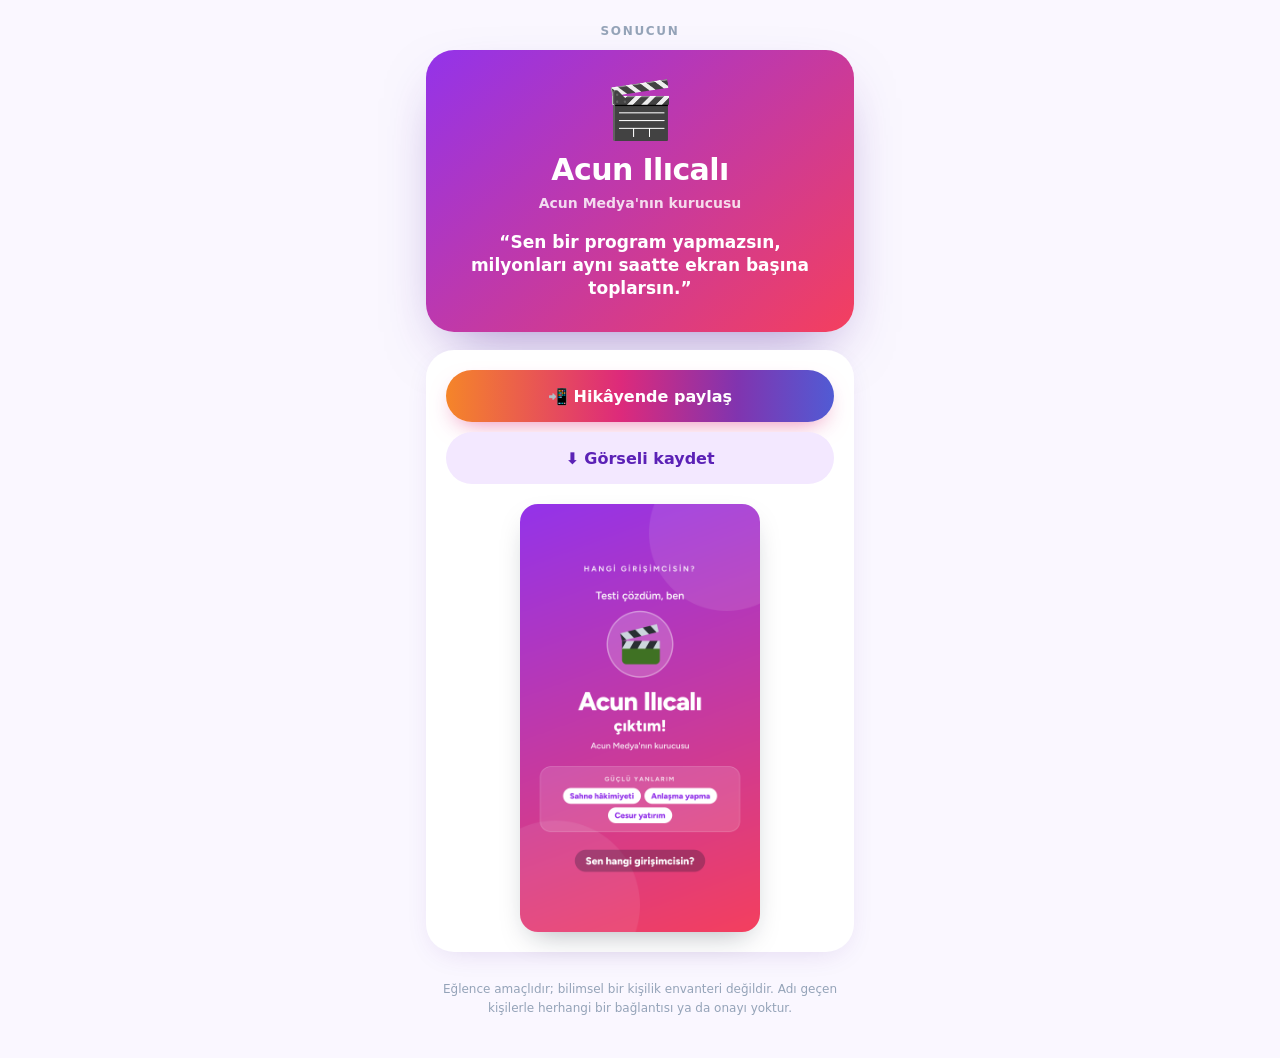
==== acun-ilicali/index.html @ 917a7aa8 "Paylaşım sitesi: 10 kişi sayfası ve Instagram hikâye görselleri Hangi Girişimcisin? uygulamasında `n" ====
<!doctype html>
<html lang="tr">
<head>
<meta charset="utf-8">
<meta name="viewport" content="width=device-width, initial-scale=1, viewport-fit=cover">
<title>Acun Ilıcalı çıktım! — Hangi Girişimcisin?</title>
<meta name="description" content="Sen bir program yapmazsın, milyonları aynı saatte ekran başına toplarsın.">
<meta name="robots" content="noindex">
<meta name="theme-color" content="#7c3aed">
<link rel="stylesheet" href="../stil.css">
<style>:root{--g1:#9333EA;--g2:#F43F5E}</style>
<meta property="og:title" content="Acun Ilıcalı çıktım! — Hangi Girişimcisin?">
<meta property="og:description" content="Sen bir program yapmazsın, milyonları aynı saatte ekran başına toplarsın.">
<meta property="og:image" content="https://arifemre1939.github.io/hangi-girisimcisin-paylas/acun-ilicali/hikaye.png">
<script src="../paylas.js" defer></script>
</head>
<body>
<main>
  <p class="ust">Sonucun</p>
  <section class="kart">
    <div class="emoji" aria-hidden="true">🎬</div>
    <h1>Acun Ilıcalı</h1>
    <p class="unvan">Acun Medya'nın kurucusu</p>
    <p class="slogan">“Sen bir program yapmazsın, milyonları aynı saatte ekran başına toplarsın.”</p>
    <p class="uyum" id="uyum" hidden></p>
  </section>

  <!-- Düğmeler görselin ÜSTÜNDE: QR'dan gelen kişi buraya paylaşmak için geldi,
       telefonda kaydırmadan görmeli. -->
  <section class="paylas">
    <button type="button" class="btn ana" id="paylas-btn">📲 Hikâyende paylaş</button>
    <a class="btn" id="kaydet" href="hikaye.png" download="acun-ilicali-hikaye.png">⬇️ Görseli kaydet</a>
    <div class="ipucu" id="ipucu" hidden>
      <p><strong>Görsel kaydedildi.</strong> Instagram'da yeni bir hikâye aç ve galeriden bu görseli seç.</p>
      <a href="instagram://story-camera">Instagram'ı aç →</a>
    </div>
    <img class="onizleme" src="hikaye.png" width="1080" height="1920" alt="Acun Ilıcalı — Instagram hikâye görseli">
  </section>

  <section class="profil" id="profil" hidden>
    <h2>Senin profilin</h2>
    <p class="alt">Cevaplarının 7 eksende dağılımı.</p>
    <div id="cubuklar"></div>
  </section>

  <footer>
    Eğlence amaçlıdır; bilimsel bir kişilik envanteri değildir. Adı geçen kişilerle
    herhangi bir bağlantısı ya da onayı yoktur.
  </footer>
</main>
<script type="application/json" id="veri">{"slug":"acun-ilicali","name":"Acun Ilıcalı","axes":[{"id":"vizyon","label":"Vizyon","emoji":"🔭","color":"#8B5CF6"},{"id":"risk","label":"Risk İştahı","emoji":"🎲","color":"#EF4444"},{"id":"analiz","label":"Analitik Düşünce","emoji":"📊","color":"#0EA5E9"},{"id":"yaratici","label":"Yaratıcılık","emoji":"🎨","color":"#F59E0B"},{"id":"ag","label":"Ağ Kurma","emoji":"🤝","color":"#10B981"},{"id":"uygulama","label":"Uygulama Gücü","emoji":"⚙️","color":"#F43F5E"},{"id":"sahne","label":"Sahne Gücü","emoji":"🎤","color":"#D946EF"}],"profile":[80,83,45,62,94,68,96],"weight":1}</script>
</body>
</html>
---- stil.css ----
/* Paylaşım sitesi — `npm run paylasim` paylasim-sitesi/ köküne kopyalar.
 * Sistem fontu: telefonda ek indirme olmadan anında açılsın. */
* { box-sizing: border-box; }
html { -webkit-text-size-adjust: 100%; }
body {
  margin: 0;
  min-height: 100dvh;
  font-family: system-ui, -apple-system, "Segoe UI", Roboto, sans-serif;
  color: #0f172a;
  background: #faf7ff;
}
main { max-width: 460px; margin: 0 auto; padding: 24px 16px 40px; }

.ust {
  margin: 0 0 12px;
  text-align: center;
  font-size: 12px;
  font-weight: 800;
  letter-spacing: .14em;
  text-transform: uppercase;
  color: #94a3b8;
}

.kart {
  padding: 32px 22px;
  border-radius: 28px;
  text-align: center;
  color: #fff;
  background: linear-gradient(140deg, var(--g1), var(--g2));
  box-shadow: 0 24px 60px -24px rgba(76, 29, 149, .55);
}
.kart .emoji { font-size: 56px; line-height: 1; }
.kart h1 { margin: 14px 0 0; font-size: 30px; font-weight: 800; letter-spacing: -.02em; }
.kart .unvan { margin: 6px 0 0; font-size: 14px; font-weight: 600; opacity: .82; line-height: 1.45; }
.kart .slogan { margin: 18px auto 0; max-width: 340px; font-size: 17px; font-weight: 700; line-height: 1.35; }
.kart .uyum {
  display: inline-block;
  margin: 18px 0 0;
  padding: 6px 14px;
  border-radius: 999px;
  background: rgba(255, 255, 255, .22);
  font-size: 14px;
  font-weight: 800;
}

.paylas {
  margin-top: 18px;
  padding: 20px;
  border-radius: 28px;
  background: #fff;
  box-shadow: 0 8px 30px -12px rgba(76, 29, 149, .18);
  text-align: center;
}
.onizleme {
  display: block;
  width: auto;
  max-width: 62%;
  height: auto;
  max-height: 52dvh;
  margin: 20px auto 0;
  border-radius: 18px;
  box-shadow: 0 12px 30px -12px rgba(15, 23, 42, .35);
}

.btn {
  display: flex;
  align-items: center;
  justify-content: center;
  width: 100%;
  min-height: 52px;
  border: 0;
  border-radius: 999px;
  font: inherit;
  font-size: 16px;
  font-weight: 700;
  text-decoration: none;
  color: #5b21b6;
  background: #f3e8ff;
  cursor: pointer;
}
.btn.ana {
  color: #fff;
  /* Instagram renkleri */
  background: linear-gradient(90deg, #f58529, #dd2a7b 45%, #8134af 75%, #515bd4);
  box-shadow: 0 10px 24px -10px rgba(221, 42, 123, .6);
}
.btn + .btn { margin-top: 10px; }
.btn:active { transform: scale(.98); }

.ipucu {
  margin-top: 14px;
  padding: 14px;
  border-radius: 16px;
  background: #fffbeb;
  color: #78350f;
  font-size: 14px;
  line-height: 1.5;
  text-align: left;
}
.ipucu p { margin: 0 0 8px; }
.ipucu a { color: #b45309; font-weight: 700; }

.profil {
  margin-top: 18px;
  padding: 20px;
  border-radius: 28px;
  background: #fff;
  box-shadow: 0 8px 30px -12px rgba(76, 29, 149, .18);
}
.profil h2 { margin: 0; font-size: 18px; }
.profil .alt { margin: 4px 0 16px; font-size: 13px; color: #64748b; }
.cubuk + .cubuk { margin-top: 12px; }
.etiket { display: flex; justify-content: space-between; font-size: 14px; font-weight: 600; color: #334155; }
.etiket span { font-variant-numeric: tabular-nums; color: #64748b; }
.iz { height: 10px; margin-top: 6px; border-radius: 999px; background: #f1f5f9; overflow: hidden; }
.iz div { height: 100%; border-radius: 999px; }

footer { margin-top: 28px; text-align: center; font-size: 12px; line-height: 1.6; color: #94a3b8; }

[hidden] { display: none !important; }
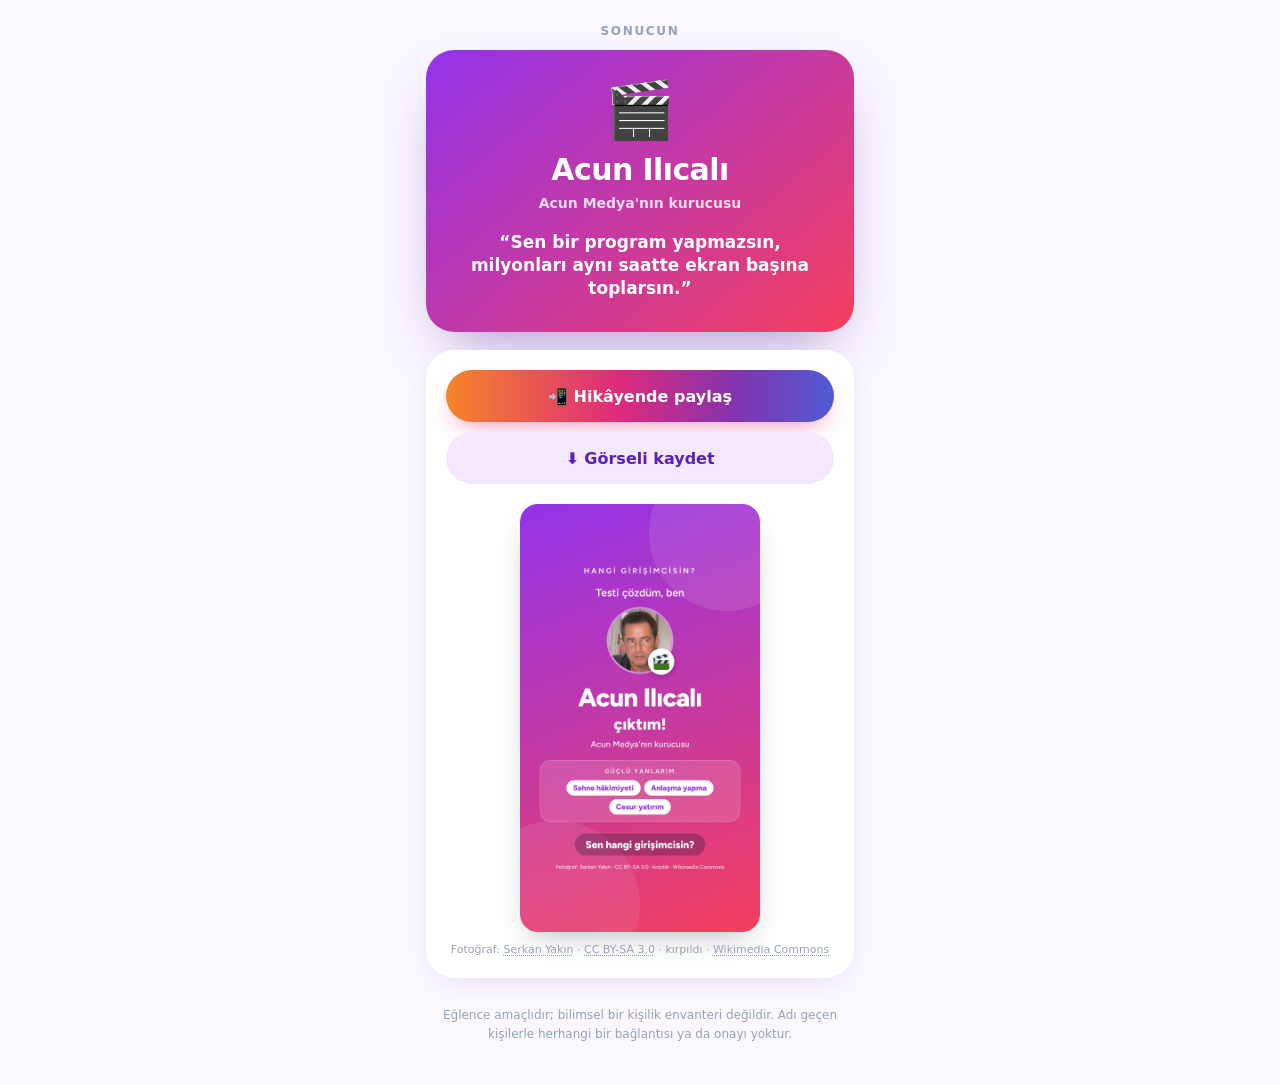
==== commit a7251eb8: "Hikâye görsellerine portre ve künye eklendi Serbest lisanslı portre, künyesi görselin içinde. Sayfad" ====
--- a/acun-ilicali/index.html
+++ b/acun-ilicali/index.html
@@ -35,6 +35,7 @@
       <a href="instagram://story-camera">Instagram'ı aç →</a>
     </div>
     <img class="onizleme" src="hikaye.png" width="1080" height="1920" alt="Acun Ilıcalı — Instagram hikâye görseli">
+    <p class="kunye">Fotoğraf: <a href="https://commons.wikimedia.org/wiki/File:AcunIl%C4%B1cal%C4%B1.jpg" target="_blank" rel="noopener">Serkan Yakın</a> · <a href="https://creativecommons.org/licenses/by-sa/3.0/" target="_blank" rel="noopener">CC BY-SA 3.0</a> · kırpıldı · <a href="https://commons.wikimedia.org/wiki/File:AcunIl%C4%B1cal%C4%B1.jpg" target="_blank" rel="noopener">Wikimedia Commons</a></p>
   </section>
 
   <section class="profil" id="profil" hidden>
--- a/stil.css
+++ b/stil.css
@@ -87,6 +87,9 @@
 .btn + .btn { margin-top: 10px; }
 .btn:active { transform: scale(.98); }
 
+.kunye { margin: 10px 0 0; font-size: 11px; line-height: 1.5; color: #94a3b8; }
+.kunye a { color: inherit; text-decoration: underline dotted; text-underline-offset: 2px; }
+
 .ipucu {
   margin-top: 14px;
   padding: 14px;
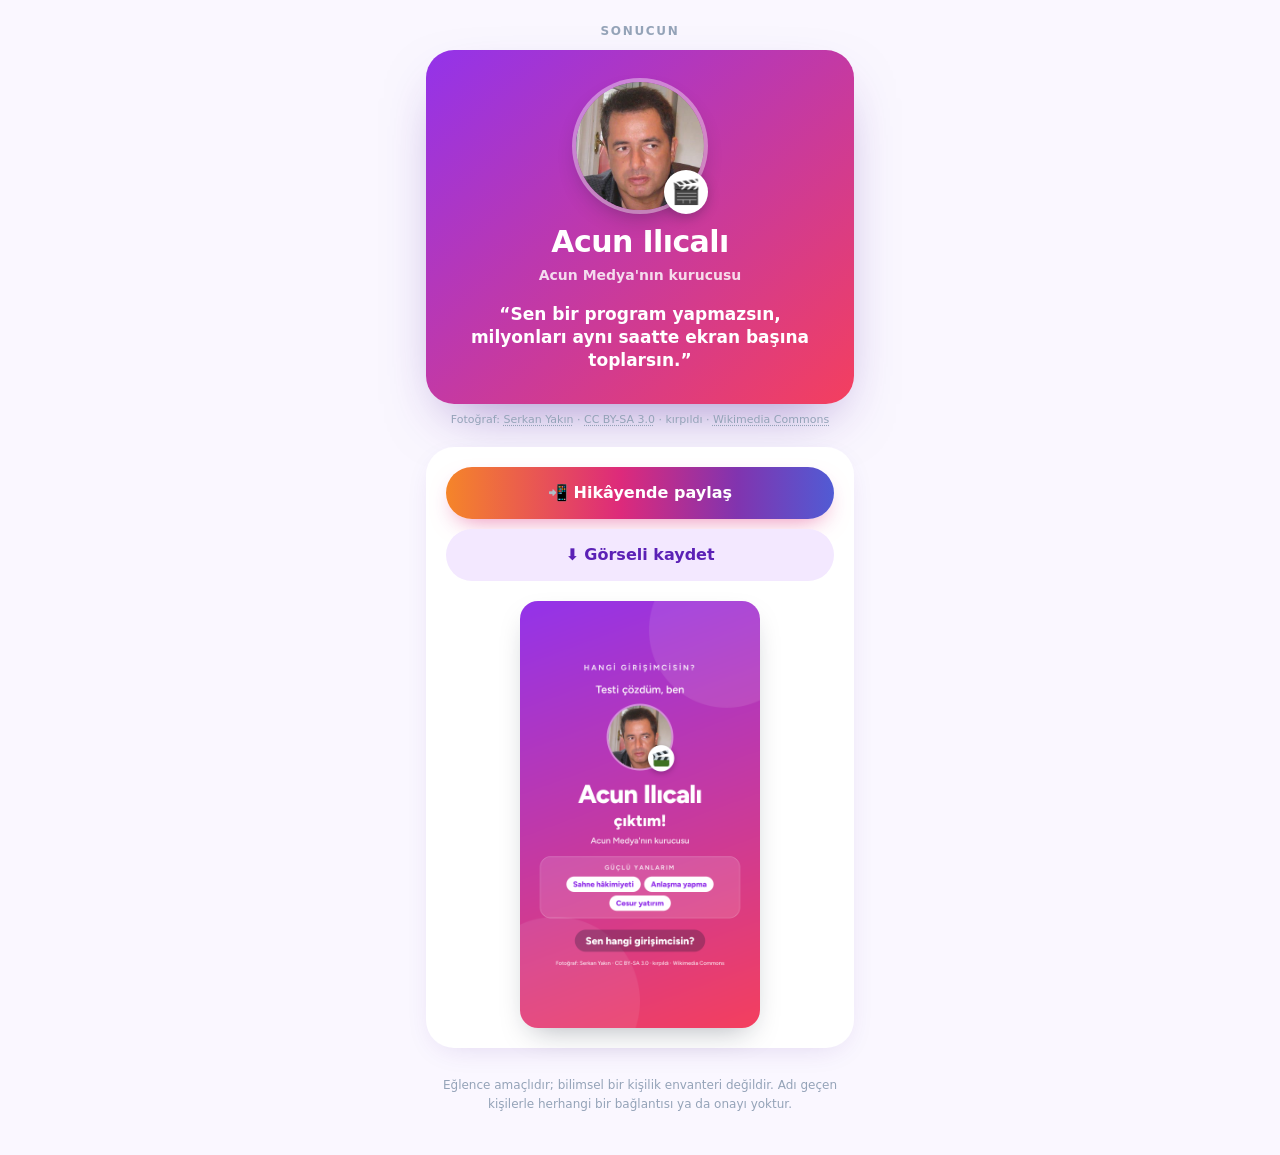
==== commit 3ee08abe: "Paylaşım sayfasının kartına portre eklendi Emoji köşede rozet; künye/yapay zekâ etiketi kartın altın" ====
--- a/acun-ilicali/index.html
+++ b/acun-ilicali/index.html
@@ -18,12 +18,16 @@
 <main>
   <p class="ust">Sonucun</p>
   <section class="kart">
-    <div class="emoji" aria-hidden="true">🎬</div>
+    <div class="portre">
+      <img src="../kisiler/acun-ilicali.jpg" width="128" height="128" alt="Acun Ilıcalı">
+      <span class="rozet" aria-hidden="true">🎬</span>
+    </div>
     <h1>Acun Ilıcalı</h1>
     <p class="unvan">Acun Medya'nın kurucusu</p>
     <p class="slogan">“Sen bir program yapmazsın, milyonları aynı saatte ekran başına toplarsın.”</p>
     <p class="uyum" id="uyum" hidden></p>
   </section>
+  <p class="kunye">Fotoğraf: <a href="https://commons.wikimedia.org/wiki/File:AcunIl%C4%B1cal%C4%B1.jpg" target="_blank" rel="noopener">Serkan Yakın</a> · <a href="https://creativecommons.org/licenses/by-sa/3.0/" target="_blank" rel="noopener">CC BY-SA 3.0</a> · kırpıldı · <a href="https://commons.wikimedia.org/wiki/File:AcunIl%C4%B1cal%C4%B1.jpg" target="_blank" rel="noopener">Wikimedia Commons</a></p>
 
   <!-- Düğmeler görselin ÜSTÜNDE: QR'dan gelen kişi buraya paylaşmak için geldi,
        telefonda kaydırmadan görmeli. -->
@@ -34,8 +38,8 @@
       <p><strong>Görsel kaydedildi.</strong> Instagram'da yeni bir hikâye aç ve galeriden bu görseli seç.</p>
       <a href="instagram://story-camera">Instagram'ı aç →</a>
     </div>
+    <!-- Önizlemenin künyesi görselin içinde; sayfadaki künye kartın altında. -->
     <img class="onizleme" src="hikaye.png" width="1080" height="1920" alt="Acun Ilıcalı — Instagram hikâye görseli">
-    <p class="kunye">Fotoğraf: <a href="https://commons.wikimedia.org/wiki/File:AcunIl%C4%B1cal%C4%B1.jpg" target="_blank" rel="noopener">Serkan Yakın</a> · <a href="https://creativecommons.org/licenses/by-sa/3.0/" target="_blank" rel="noopener">CC BY-SA 3.0</a> · kırpıldı · <a href="https://commons.wikimedia.org/wiki/File:AcunIl%C4%B1cal%C4%B1.jpg" target="_blank" rel="noopener">Wikimedia Commons</a></p>
   </section>
 
   <section class="profil" id="profil" hidden>
--- a/stil.css
+++ b/stil.css
@@ -30,6 +30,30 @@
   box-shadow: 0 24px 60px -24px rgba(76, 29, 149, .55);
 }
 .kart .emoji { font-size: 56px; line-height: 1; }
+/* Portre + köşede emoji rozeti — uygulamadaki sonuç kartıyla aynı ölçüler. */
+.portre { position: relative; width: 128px; height: 128px; margin: 0 auto; }
+.portre img {
+  display: block;
+  width: 128px;
+  height: 128px;
+  border-radius: 50%;
+  object-fit: cover;
+  box-shadow: 0 0 0 4px rgba(255, 255, 255, .4), 0 10px 24px -8px rgba(15, 23, 42, .45);
+}
+.rozet {
+  position: absolute;
+  right: -4px;
+  bottom: -4px;
+  display: flex;
+  align-items: center;
+  justify-content: center;
+  width: 44px;
+  height: 44px;
+  border-radius: 50%;
+  background: #fff;
+  font-size: 24px;
+  box-shadow: 0 4px 12px rgba(15, 23, 42, .25);
+}
 .kart h1 { margin: 14px 0 0; font-size: 30px; font-weight: 800; letter-spacing: -.02em; }
 .kart .unvan { margin: 6px 0 0; font-size: 14px; font-weight: 600; opacity: .82; line-height: 1.45; }
 .kart .slogan { margin: 18px auto 0; max-width: 340px; font-size: 17px; font-weight: 700; line-height: 1.35; }
@@ -87,7 +111,7 @@
 .btn + .btn { margin-top: 10px; }
 .btn:active { transform: scale(.98); }
 
-.kunye { margin: 10px 0 0; font-size: 11px; line-height: 1.5; color: #94a3b8; }
+.kunye { margin: 8px 4px 0; text-align: center; font-size: 11px; line-height: 1.5; color: #94a3b8; }
 .kunye a { color: inherit; text-decoration: underline dotted; text-underline-offset: 2px; }
 
 .ipucu {
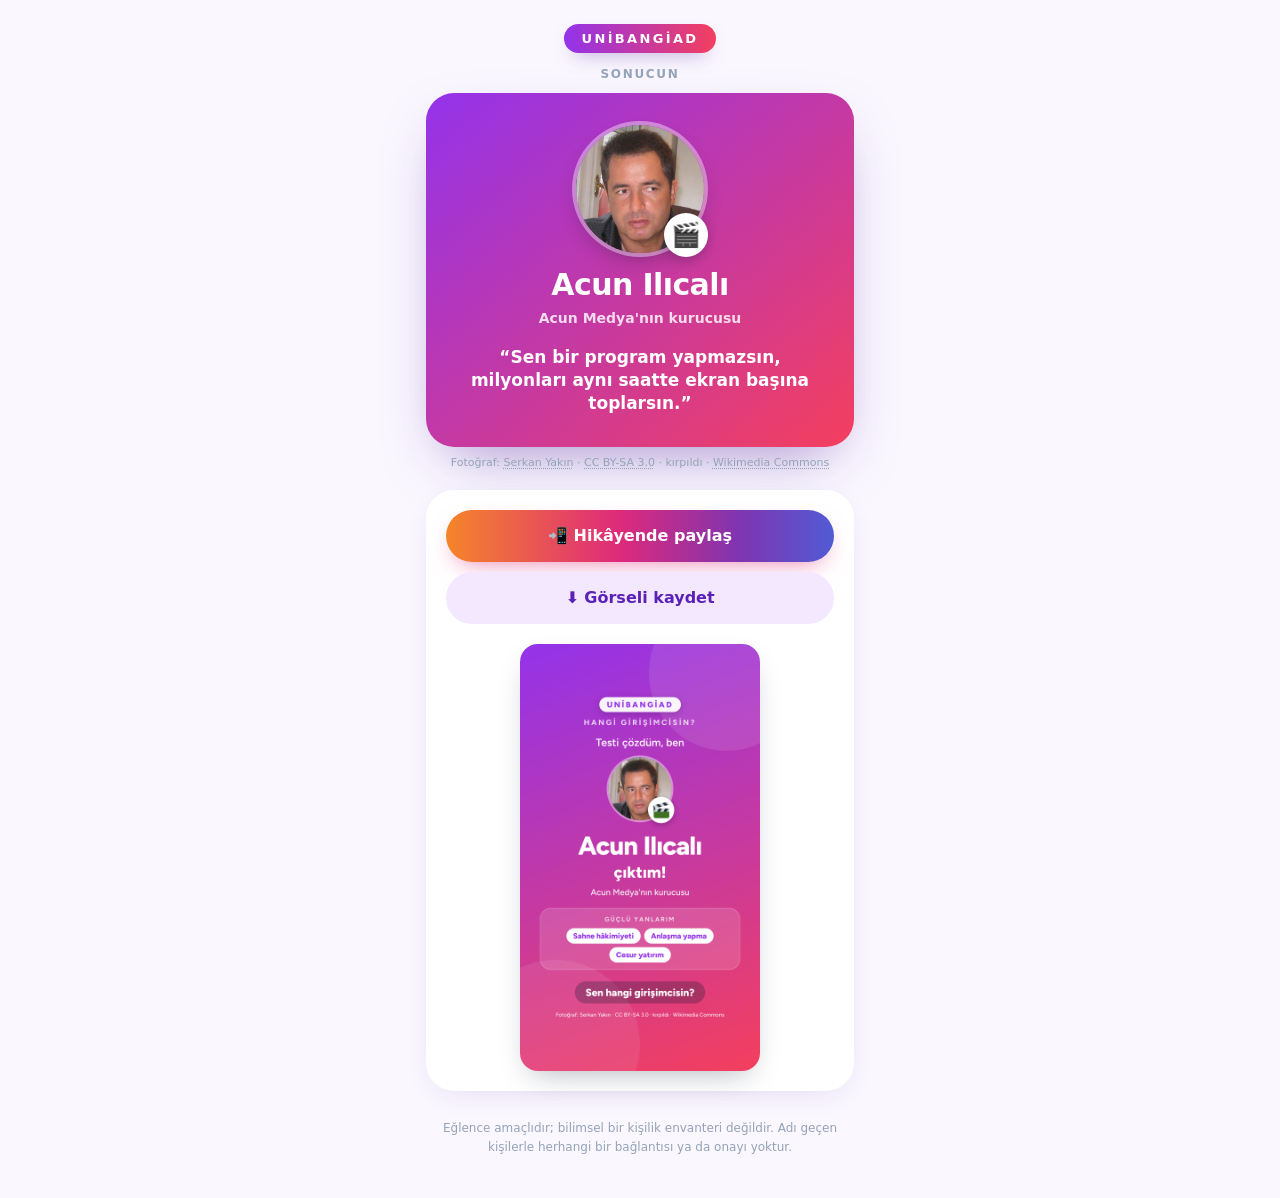
==== commit dee40b27: "Profil çubukları yenilendi, UNİBANGİAD rozeti eklendi Co-Authored-By: Claude Opus 5.5 <noreply@anthr" ====
--- a/acun-ilicali/index.html
+++ b/acun-ilicali/index.html
@@ -16,6 +16,7 @@
 </head>
 <body>
 <main>
+  <p class="marka">UNİBANGİAD</p>
   <p class="ust">Sonucun</p>
   <section class="kart">
     <div class="portre">
--- a/stil.css
+++ b/stil.css
@@ -10,6 +10,21 @@
   background: #faf7ff;
 }
 main { max-width: 460px; margin: 0 auto; padding: 24px 16px 40px; }
+
+/* Kulüp rozeti (quiz.meta.club) — sayfanın en üstü. */
+.marka {
+  display: block;
+  width: max-content;
+  margin: 0 auto 14px;
+  padding: 7px 18px;
+  border-radius: 999px;
+  font-size: 13px;
+  font-weight: 800;
+  letter-spacing: .18em;
+  color: #fff;
+  background: linear-gradient(90deg, var(--g1), var(--g2));
+  box-shadow: 0 8px 20px -10px rgba(76, 29, 149, .6);
+}
 
 .ust {
   margin: 0 0 12px;
@@ -136,11 +151,68 @@
 }
 .profil h2 { margin: 0; font-size: 18px; }
 .profil .alt { margin: 4px 0 16px; font-size: 13px; color: #64748b; }
-.cubuk + .cubuk { margin-top: 12px; }
-.etiket { display: flex; justify-content: space-between; font-size: 14px; font-weight: 600; color: #334155; }
-.etiket span { font-variant-numeric: tabular-nums; color: #64748b; }
-.iz { height: 10px; margin-top: 6px; border-radius: 999px; background: #f1f5f9; overflow: hidden; }
-.iz div { height: 100%; border-radius: 999px; }
+/* Profil çubukları. --renk her satırda eksenin rengi (paylas.js verir).
+ * color-mix desteklemeyen eski tarayıcılar önceki satırdaki yedek rengi kullanır. */
+.cubuk { --renk: #7c3aed; padding: 10px 12px; border-radius: 16px; }
+.cubuk + .cubuk { margin-top: 6px; }
+.cubuk.tepe {
+  background: #faf5ff;
+  background: color-mix(in srgb, var(--renk) 8%, white);
+  box-shadow: inset 0 0 0 1.5px rgba(124, 58, 237, .15);
+  box-shadow: inset 0 0 0 1.5px color-mix(in srgb, var(--renk) 30%, transparent);
+}
+.cubuk-ust { display: flex; align-items: center; gap: 10px; }
+.ikon {
+  display: flex;
+  flex-shrink: 0;
+  align-items: center;
+  justify-content: center;
+  width: 34px;
+  height: 34px;
+  border-radius: 11px;
+  font-size: 18px;
+  background: #f1f5f9;
+  background: color-mix(in srgb, var(--renk) 16%, white);
+}
+.ad { flex: 1; min-width: 0; font-size: 14px; font-weight: 700; color: #1e293b; }
+.rozet-tepe {
+  flex-shrink: 0;
+  padding: 3px 8px;
+  border-radius: 999px;
+  font-size: 10px;
+  font-weight: 800;
+  letter-spacing: .05em;
+  text-transform: uppercase;
+  color: #fff;
+  background: var(--renk);
+}
+.deger {
+  flex-shrink: 0;
+  min-width: 30px;
+  text-align: right;
+  font-size: 15px;
+  font-weight: 800;
+  font-variant-numeric: tabular-nums;
+  color: var(--renk);
+}
+.iz {
+  height: 12px;
+  margin: 8px 0 0 44px;
+  border-radius: 999px;
+  overflow: hidden;
+  background: #f1f5f9;
+  background: color-mix(in srgb, var(--renk) 12%, #f1f5f9);
+}
+.dolgu {
+  width: 0;
+  height: 100%;
+  border-radius: 999px;
+  background: var(--renk);
+  background: linear-gradient(90deg, color-mix(in srgb, var(--renk) 55%, white), var(--renk));
+  box-shadow: 0 2px 8px -2px var(--renk);
+  transition: width .9s cubic-bezier(.2, .8, .2, 1);
+}
+@media (prefers-reduced-motion: reduce) { .dolgu { transition: none; } }
 
 footer { margin-top: 28px; text-align: center; font-size: 12px; line-height: 1.6; color: #94a3b8; }
 
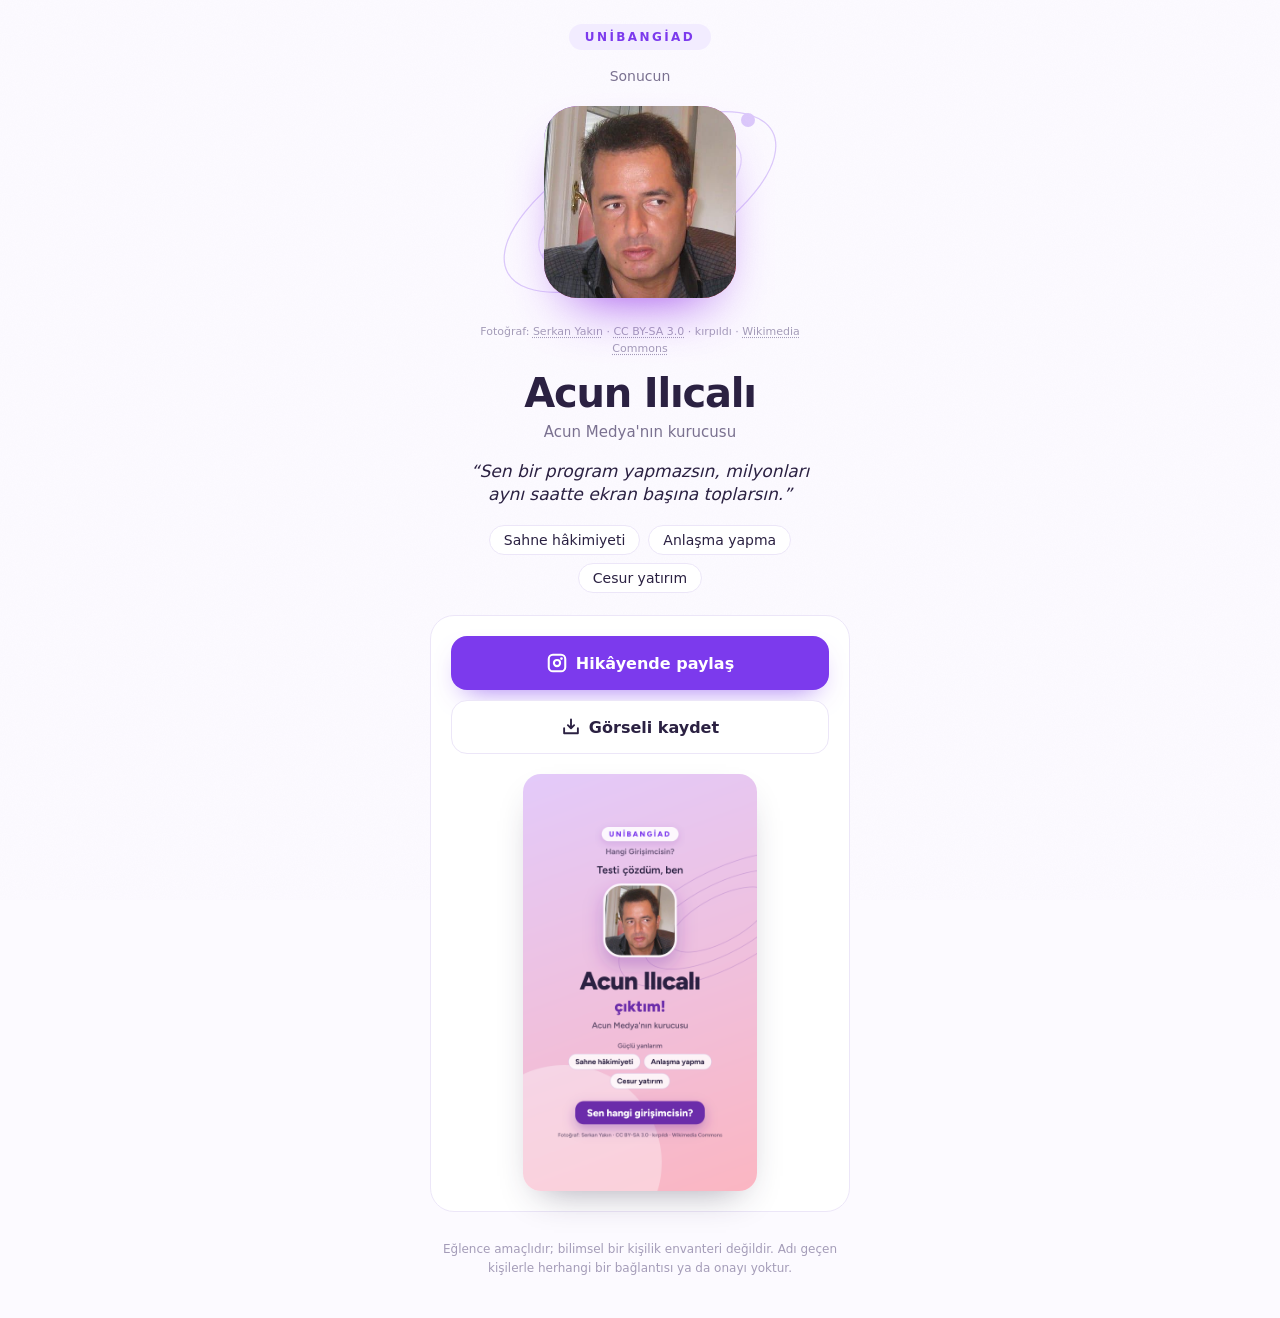
==== commit 5ebc7f96: "Yeni tasarım: hep aydınlık, açık tonlu hikâye görselleri" ====
--- a/acun-ilicali/index.html
+++ b/acun-ilicali/index.html
@@ -6,8 +6,10 @@
 <title>Acun Ilıcalı çıktım! — Hangi Girişimcisin?</title>
 <meta name="description" content="Sen bir program yapmazsın, milyonları aynı saatte ekran başına toplarsın.">
 <meta name="robots" content="noindex">
-<meta name="theme-color" content="#7c3aed">
+<meta name="theme-color" content="#fcfaff">
+<meta name="color-scheme" content="light">
 <link rel="stylesheet" href="../stil.css">
+<link rel="icon" type="image/svg+xml" href="../ikon.svg">
 <style>:root{--g1:#9333EA;--g2:#F43F5E}</style>
 <meta property="og:title" content="Acun Ilıcalı çıktım! — Hangi Girişimcisin?">
 <meta property="og:description" content="Sen bir program yapmazsın, milyonları aynı saatte ekran başına toplarsın.">
@@ -16,25 +18,29 @@
 </head>
 <body>
 <main>
-  <p class="marka">UNİBANGİAD</p>
+  <p class="marka" translate="no">UNİBANGİAD</p>
   <p class="ust">Sonucun</p>
   <section class="kart">
-    <div class="portre">
-      <img src="../kisiler/acun-ilicali.jpg" width="128" height="128" alt="Acun Ilıcalı">
-      <span class="rozet" aria-hidden="true">🎬</span>
+    <div class="portre-alan">
+      <svg viewBox="0 0 320 320" fill="none" aria-hidden="true" class="pointer-events-none select-none yorunge"><g transform="rotate(-28 160 160)" stroke="currentColor" stroke-width="1.25"><ellipse cx="160" cy="160" rx="150" ry="64"></ellipse><ellipse cx="160" cy="160" rx="112" ry="46" opacity="0.7"></ellipse><ellipse cx="160" cy="160" rx="74" ry="30" opacity="0.45"></ellipse></g><circle cx="268" cy="78" r="7" fill="currentColor"></circle><circle cx="66" cy="214" r="4" fill="currentColor" opacity="0.7"></circle></svg>
+      <div class="portre"><img src="../kisiler/acun-ilicali.jpg" width="192" height="192" alt="Acun Ilıcalı"></div>
+      <div class="halka" id="halka" hidden>
+        <svg viewBox="0 0 96 96" aria-hidden="true"><circle class="iz-halka" cx="48" cy="48" r="40" fill="none" stroke-width="7"/><circle class="dolu-halka" id="halka-dolu" cx="48" cy="48" r="40" fill="none" stroke-width="7" stroke-linecap="round" stroke-dasharray="251.33" stroke-dashoffset="251.33"/></svg>
+        <p><b id="uyum"></b><span>uyum</span></p>
+      </div>
     </div>
-    <h1>Acun Ilıcalı</h1>
+    <p class="kunye">Fotoğraf: <a href="https://commons.wikimedia.org/wiki/File:AcunIl%C4%B1cal%C4%B1.jpg" target="_blank" rel="noopener">Serkan Yakın</a> · <a href="https://creativecommons.org/licenses/by-sa/3.0/" target="_blank" rel="noopener">CC BY-SA 3.0</a> · kırpıldı · <a href="https://commons.wikimedia.org/wiki/File:AcunIl%C4%B1cal%C4%B1.jpg" target="_blank" rel="noopener">Wikimedia Commons</a></p>
+    <h1 translate="no">Acun Ilıcalı</h1>
     <p class="unvan">Acun Medya'nın kurucusu</p>
     <p class="slogan">“Sen bir program yapmazsın, milyonları aynı saatte ekran başına toplarsın.”</p>
-    <p class="uyum" id="uyum" hidden></p>
+    <ul class="etiketler" aria-label="Güçlü yanların"><li>Sahne hâkimiyeti</li><li>Anlaşma yapma</li><li>Cesur yatırım</li></ul>
   </section>
-  <p class="kunye">Fotoğraf: <a href="https://commons.wikimedia.org/wiki/File:AcunIl%C4%B1cal%C4%B1.jpg" target="_blank" rel="noopener">Serkan Yakın</a> · <a href="https://creativecommons.org/licenses/by-sa/3.0/" target="_blank" rel="noopener">CC BY-SA 3.0</a> · kırpıldı · <a href="https://commons.wikimedia.org/wiki/File:AcunIl%C4%B1cal%C4%B1.jpg" target="_blank" rel="noopener">Wikimedia Commons</a></p>
 
   <!-- Düğmeler görselin ÜSTÜNDE: QR'dan gelen kişi buraya paylaşmak için geldi,
        telefonda kaydırmadan görmeli. -->
   <section class="paylas">
-    <button type="button" class="btn ana" id="paylas-btn">📲 Hikâyende paylaş</button>
-    <a class="btn" id="kaydet" href="hikaye.png" download="acun-ilicali-hikaye.png">⬇️ Görseli kaydet</a>
+    <button type="button" class="btn ana" id="paylas-btn"><svg xmlns="http://www.w3.org/2000/svg" width="22" height="22" fill="currentColor" viewBox="0 0 256 256" aria-hidden="true"><path d="M128,80a48,48,0,1,0,48,48A48.05,48.05,0,0,0,128,80Zm0,72a24,24,0,1,1,24-24A24,24,0,0,1,128,152ZM176,20H80A60.07,60.07,0,0,0,20,80v96a60.07,60.07,0,0,0,60,60h96a60.07,60.07,0,0,0,60-60V80A60.07,60.07,0,0,0,176,20Zm36,156a36,36,0,0,1-36,36H80a36,36,0,0,1-36-36V80A36,36,0,0,1,80,44h96a36,36,0,0,1,36,36ZM196,76a16,16,0,1,1-16-16A16,16,0,0,1,196,76Z"></path></svg>Hikâyende paylaş</button>
+    <a class="btn" id="kaydet" href="hikaye.png" download="acun-ilicali-hikaye.png"><svg xmlns="http://www.w3.org/2000/svg" width="20" height="20" fill="currentColor" viewBox="0 0 256 256" aria-hidden="true"><path d="M228,144v64a12,12,0,0,1-12,12H40a12,12,0,0,1-12-12V144a12,12,0,0,1,24,0v52H204V144a12,12,0,0,1,24,0Zm-108.49,8.49a12,12,0,0,0,17,0l40-40a12,12,0,0,0-17-17L140,115V32a12,12,0,0,0-24,0v83L96.49,95.51a12,12,0,0,0-17,17Z"></path></svg>Görseli kaydet</a>
     <div class="ipucu" id="ipucu" hidden>
       <p><strong>Görsel kaydedildi.</strong> Instagram'da yeni bir hikâye aç ve galeriden bu görseli seç.</p>
       <a href="instagram://story-camera">Instagram'ı aç →</a>
@@ -45,7 +51,7 @@
 
   <section class="profil" id="profil" hidden>
     <h2>Senin profilin</h2>
-    <p class="alt">Cevaplarının 7 eksende dağılımı.</p>
+    <p class="alt">Cevaplarının 7 eksende dağılımı</p>
     <div id="cubuklar"></div>
   </section>
 
@@ -54,6 +60,6 @@
     herhangi bir bağlantısı ya da onayı yoktur.
   </footer>
 </main>
-<script type="application/json" id="veri">{"slug":"acun-ilicali","name":"Acun Ilıcalı","axes":[{"id":"vizyon","label":"Vizyon","emoji":"🔭","color":"#8B5CF6"},{"id":"risk","label":"Risk İştahı","emoji":"🎲","color":"#EF4444"},{"id":"analiz","label":"Analitik Düşünce","emoji":"📊","color":"#0EA5E9"},{"id":"yaratici","label":"Yaratıcılık","emoji":"🎨","color":"#F59E0B"},{"id":"ag","label":"Ağ Kurma","emoji":"🤝","color":"#10B981"},{"id":"uygulama","label":"Uygulama Gücü","emoji":"⚙️","color":"#F43F5E"},{"id":"sahne","label":"Sahne Gücü","emoji":"🎤","color":"#D946EF"}],"profile":[80,83,45,62,94,68,96],"weight":1}</script>
+<script type="application/json" id="veri">{"slug":"acun-ilicali","name":"Acun Ilıcalı","axes":[{"id":"vizyon","label":"Vizyon","color":"#8B5CF6","icon":"\u003csvg xmlns=\"http://www.w3.org/2000/svg\" width=\"20\" height=\"20\" fill=\"currentColor\" viewBox=\"0 0 256 256\" aria-hidden=\"true\">\u003cpath d=\"M237.2,151.87v0a47.1,47.1,0,0,0-2.35-5.45L193.26,51.8a7.82,7.82,0,0,0-1.66-2.44,32,32,0,0,0-45.26,0A8,8,0,0,0,144,55V80H112V55a8,8,0,0,0-2.34-5.66,32,32,0,0,0-45.26,0,7.82,7.82,0,0,0-1.66,2.44L21.15,146.4a47.1,47.1,0,0,0-2.35,5.45v0A48,48,0,1,0,112,168V96h32v72a48,48,0,1,0,93.2-16.13ZM76.71,59.75a16,16,0,0,1,19.29-1v73.51a47.9,47.9,0,0,0-46.79-9.92ZM64,200a32,32,0,1,1,32-32A32,32,0,0,1,64,200ZM160,58.74a16,16,0,0,1,19.29,1l27.5,62.58A47.9,47.9,0,0,0,160,132.25ZM192,200a32,32,0,1,1,32-32A32,32,0,0,1,192,200Z\">\u003c/path>\u003c/svg>"},{"id":"risk","label":"Risk İştahı","color":"#EF4444","icon":"\u003csvg xmlns=\"http://www.w3.org/2000/svg\" width=\"20\" height=\"20\" fill=\"currentColor\" viewBox=\"0 0 256 256\" aria-hidden=\"true\">\u003cpath d=\"M192,32H64A32,32,0,0,0,32,64V192a32,32,0,0,0,32,32H192a32,32,0,0,0,32-32V64A32,32,0,0,0,192,32Zm16,160a16,16,0,0,1-16,16H64a16,16,0,0,1-16-16V64A16,16,0,0,1,64,48H192a16,16,0,0,1,16,16ZM104,92A12,12,0,1,1,92,80,12,12,0,0,1,104,92Zm72,0a12,12,0,1,1-12-12A12,12,0,0,1,176,92Zm-72,72a12,12,0,1,1-12-12A12,12,0,0,1,104,164Zm36-36a12,12,0,1,1-12-12A12,12,0,0,1,140,128Zm36,36a12,12,0,1,1-12-12A12,12,0,0,1,176,164Z\">\u003c/path>\u003c/svg>"},{"id":"analiz","label":"Analitik Düşünce","color":"#0EA5E9","icon":"\u003csvg xmlns=\"http://www.w3.org/2000/svg\" width=\"20\" height=\"20\" fill=\"currentColor\" viewBox=\"0 0 256 256\" aria-hidden=\"true\">\u003cpath d=\"M224,200h-8V40a8,8,0,0,0-8-8H152a8,8,0,0,0-8,8V80H96a8,8,0,0,0-8,8v40H48a8,8,0,0,0-8,8v64H32a8,8,0,0,0,0,16H224a8,8,0,0,0,0-16ZM160,48h40V200H160ZM104,96h40V200H104ZM56,144H88v56H56Z\">\u003c/path>\u003c/svg>"},{"id":"yaratici","label":"Yaratıcılık","color":"#F59E0B","icon":"\u003csvg xmlns=\"http://www.w3.org/2000/svg\" width=\"20\" height=\"20\" fill=\"currentColor\" viewBox=\"0 0 256 256\" aria-hidden=\"true\">\u003cpath d=\"M200.77,53.89A103.27,103.27,0,0,0,128,24h-1.07A104,104,0,0,0,24,128c0,43,26.58,79.06,69.36,94.17A32,32,0,0,0,136,192a16,16,0,0,1,16-16h46.21a31.81,31.81,0,0,0,31.2-24.88,104.43,104.43,0,0,0,2.59-24A103.28,103.28,0,0,0,200.77,53.89Zm13,93.71A15.89,15.89,0,0,1,198.21,160H152a32,32,0,0,0-32,32,16,16,0,0,1-21.31,15.07C62.49,194.3,40,164,40,128a88,88,0,0,1,87.09-88h.9a88.35,88.35,0,0,1,88,87.25A88.86,88.86,0,0,1,213.81,147.6ZM140,76a12,12,0,1,1-12-12A12,12,0,0,1,140,76ZM96,100A12,12,0,1,1,84,88,12,12,0,0,1,96,100Zm0,56a12,12,0,1,1-12-12A12,12,0,0,1,96,156Zm88-56a12,12,0,1,1-12-12A12,12,0,0,1,184,100Z\">\u003c/path>\u003c/svg>"},{"id":"ag","label":"Ağ Kurma","color":"#10B981","icon":"\u003csvg xmlns=\"http://www.w3.org/2000/svg\" width=\"20\" height=\"20\" fill=\"currentColor\" viewBox=\"0 0 256 256\" aria-hidden=\"true\">\u003cpath d=\"M254.3,107.91,228.78,56.85a16,16,0,0,0-21.47-7.15L182.44,62.13,130.05,48.27a8.14,8.14,0,0,0-4.1,0L73.56,62.13,48.69,49.7a16,16,0,0,0-21.47,7.15L1.7,107.9a16,16,0,0,0,7.15,21.47l27,13.51,55.49,39.63a8.06,8.06,0,0,0,2.71,1.25l64,16a8,8,0,0,0,7.6-2.1l55.07-55.08,26.42-13.21a16,16,0,0,0,7.15-21.46Zm-54.89,33.37L165,113.72a8,8,0,0,0-10.68.61C136.51,132.27,116.66,130,104,122L147.24,80h31.81l27.21,54.41ZM41.53,64,62,74.22,36.43,125.27,16,115.06Zm116,119.13L99.42,168.61l-49.2-35.14,28-56L128,64.28l9.8,2.59-45,43.68-.08.09a16,16,0,0,0,2.72,24.81c20.56,13.13,45.37,11,64.91-5L188,152.66Zm62-57.87-25.52-51L214.47,64,240,115.06Zm-87.75,92.67a8,8,0,0,1-7.75,6.06,8.13,8.13,0,0,1-1.95-.24L80.41,213.33a7.89,7.89,0,0,1-2.71-1.25L51.35,193.26a8,8,0,0,1,9.3-13l25.11,17.94L126,208.24A8,8,0,0,1,131.82,217.94Z\">\u003c/path>\u003c/svg>"},{"id":"uygulama","label":"Uygulama Gücü","color":"#F43F5E","icon":"\u003csvg xmlns=\"http://www.w3.org/2000/svg\" width=\"20\" height=\"20\" fill=\"currentColor\" viewBox=\"0 0 256 256\" aria-hidden=\"true\">\u003cpath d=\"M128,80a48,48,0,1,0,48,48A48.05,48.05,0,0,0,128,80Zm0,80a32,32,0,1,1,32-32A32,32,0,0,1,128,160Zm88-29.84q.06-2.16,0-4.32l14.92-18.64a8,8,0,0,0,1.48-7.06,107.21,107.21,0,0,0-10.88-26.25,8,8,0,0,0-6-3.93l-23.72-2.64q-1.48-1.56-3-3L186,40.54a8,8,0,0,0-3.94-6,107.71,107.71,0,0,0-26.25-10.87,8,8,0,0,0-7.06,1.49L130.16,40Q128,40,125.84,40L107.2,25.11a8,8,0,0,0-7.06-1.48A107.6,107.6,0,0,0,73.89,34.51a8,8,0,0,0-3.93,6L67.32,64.27q-1.56,1.49-3,3L40.54,70a8,8,0,0,0-6,3.94,107.71,107.71,0,0,0-10.87,26.25,8,8,0,0,0,1.49,7.06L40,125.84Q40,128,40,130.16L25.11,148.8a8,8,0,0,0-1.48,7.06,107.21,107.21,0,0,0,10.88,26.25,8,8,0,0,0,6,3.93l23.72,2.64q1.49,1.56,3,3L70,215.46a8,8,0,0,0,3.94,6,107.71,107.71,0,0,0,26.25,10.87,8,8,0,0,0,7.06-1.49L125.84,216q2.16.06,4.32,0l18.64,14.92a8,8,0,0,0,7.06,1.48,107.21,107.21,0,0,0,26.25-10.88,8,8,0,0,0,3.93-6l2.64-23.72q1.56-1.48,3-3L215.46,186a8,8,0,0,0,6-3.94,107.71,107.71,0,0,0,10.87-26.25,8,8,0,0,0-1.49-7.06Zm-16.1-6.5a73.93,73.93,0,0,1,0,8.68,8,8,0,0,0,1.74,5.48l14.19,17.73a91.57,91.57,0,0,1-6.23,15L187,173.11a8,8,0,0,0-5.1,2.64,74.11,74.11,0,0,1-6.14,6.14,8,8,0,0,0-2.64,5.1l-2.51,22.58a91.32,91.32,0,0,1-15,6.23l-17.74-14.19a8,8,0,0,0-5-1.75h-.48a73.93,73.93,0,0,1-8.68,0,8,8,0,0,0-5.48,1.74L100.45,215.8a91.57,91.57,0,0,1-15-6.23L82.89,187a8,8,0,0,0-2.64-5.1,74.11,74.11,0,0,1-6.14-6.14,8,8,0,0,0-5.1-2.64L46.43,170.6a91.32,91.32,0,0,1-6.23-15l14.19-17.74a8,8,0,0,0,1.74-5.48,73.93,73.93,0,0,1,0-8.68,8,8,0,0,0-1.74-5.48L40.2,100.45a91.57,91.57,0,0,1,6.23-15L69,82.89a8,8,0,0,0,5.1-2.64,74.11,74.11,0,0,1,6.14-6.14A8,8,0,0,0,82.89,69L85.4,46.43a91.32,91.32,0,0,1,15-6.23l17.74,14.19a8,8,0,0,0,5.48,1.74,73.93,73.93,0,0,1,8.68,0,8,8,0,0,0,5.48-1.74L155.55,40.2a91.57,91.57,0,0,1,15,6.23L173.11,69a8,8,0,0,0,2.64,5.1,74.11,74.11,0,0,1,6.14,6.14,8,8,0,0,0,5.1,2.64l22.58,2.51a91.32,91.32,0,0,1,6.23,15l-14.19,17.74A8,8,0,0,0,199.87,123.66Z\">\u003c/path>\u003c/svg>"},{"id":"sahne","label":"Sahne Gücü","color":"#D946EF","icon":"\u003csvg xmlns=\"http://www.w3.org/2000/svg\" width=\"20\" height=\"20\" fill=\"currentColor\" viewBox=\"0 0 256 256\" aria-hidden=\"true\">\u003cpath d=\"M168,16A72.07,72.07,0,0,0,96,88a73.29,73.29,0,0,0,.63,9.42L27.12,192.22A15.93,15.93,0,0,0,28.71,213L43,227.29a15.93,15.93,0,0,0,20.78,1.59l94.81-69.53A73.29,73.29,0,0,0,168,160a72,72,0,1,0,0-144Zm56,72a55.72,55.72,0,0,1-11.16,33.52L134.49,43.16A56,56,0,0,1,224,88ZM54.32,216,40,201.68,102.14,117A72.37,72.37,0,0,0,139,153.86ZM112,88a55.67,55.67,0,0,1,11.16-33.51l78.34,78.34A56,56,0,0,1,112,88Zm-2.35,58.34a8,8,0,0,1,0,11.31l-8,8a8,8,0,1,1-11.31-11.31l8-8A8,8,0,0,1,109.67,146.33Z\">\u003c/path>\u003c/svg>"}],"profile":[80,89,39,61,94,71,93],"weight":1}</script>
 </body>
 </html>
--- a/stil.css
+++ b/stil.css
@@ -1,95 +1,142 @@
 /* Paylaşım sitesi — `npm run paylasim` paylasim-sitesi/ köküne kopyalar.
- * Sistem fontu: telefonda ek indirme olmadan anında açılsın. */
+ * 2026-10-06: uygulamanın yeni tasarımıyla aynı dil (src/app/globals.css'teki
+ * anlamsal renkler, hep aydınlık). Renk değiştirirken İKİ dosyayı birlikte değiştir.
+ * Yazı tipi sistem fontu: telefonda ek indirme olmadan anında açılsın. */
 * { box-sizing: border-box; }
-html { -webkit-text-size-adjust: 100%; }
+:root {
+  --canvas: #fcfaff;
+  --surface: #ffffff;
+  --surface-2: #f5f1fe;
+  --line: #ece6f8;
+  --ink: #2b2142;
+  --muted: #7a7190;
+  --faint: #a49cb8;
+  --accent: #7c3aed;
+  --accent-strong: #6d28d9;
+  --accent-soft: #f2ecff;
+  /* Hep aydınlık: tarayıcı kendi karanlık temasını uygulamasın. */
+  color-scheme: light;
+}
+html { -webkit-text-size-adjust: 100%; touch-action: manipulation; -webkit-tap-highlight-color: transparent; }
 body {
   margin: 0;
   min-height: 100dvh;
+  overflow-x: clip;
   font-family: system-ui, -apple-system, "Segoe UI", Roboto, sans-serif;
-  color: #0f172a;
-  background: #faf7ff;
-}
-main { max-width: 460px; margin: 0 auto; padding: 24px 16px 40px; }
+  color: var(--ink);
+  background: var(--canvas);
+}
+/* Film greni — uygulamadaki body::before ile aynı. */
+body::before {
+  content: "";
+  position: fixed;
+  inset: 0;
+  z-index: -1;
+  pointer-events: none;
+  opacity: .035;
+  background-image: url("data:image/svg+xml;utf8,<svg xmlns='http://www.w3.org/2000/svg' width='160' height='160'><filter id='g'><feTurbulence type='fractalNoise' baseFrequency='0.9' numOctaves='2' stitchTiles='stitch'/><feColorMatrix values='0 0 0 0 0.5  0 0 0 0 0.45  0 0 0 0 0.6  0 0 0 1.4 -0.35'/></filter><rect width='100%' height='100%' filter='url(%23g)'/></svg>");
+}
+/* viewport-fit=cover ile sayfa çentiğin ve alt çubuğun altına uzanır; env() payı
+ * yazıları güvenli alanda tutar (yan tutuşta çentik, altta ana ekran çubuğu). */
+main {
+  max-width: 460px;
+  margin: 0 auto;
+  padding: max(24px, env(safe-area-inset-top)) max(20px, env(safe-area-inset-right))
+    max(40px, calc(env(safe-area-inset-bottom) + 16px)) max(20px, env(safe-area-inset-left));
+}
 
 /* Kulüp rozeti (quiz.meta.club) — sayfanın en üstü. */
 .marka {
   display: block;
   width: max-content;
-  margin: 0 auto 14px;
-  padding: 7px 18px;
-  border-radius: 999px;
-  font-size: 13px;
-  font-weight: 800;
-  letter-spacing: .18em;
-  color: #fff;
-  background: linear-gradient(90deg, var(--g1), var(--g2));
-  box-shadow: 0 8px 20px -10px rgba(76, 29, 149, .6);
-}
-
-.ust {
-  margin: 0 0 12px;
-  text-align: center;
+  margin: 0 auto 18px;
+  padding: 6px 16px;
+  border-radius: 999px;
   font-size: 12px;
   font-weight: 800;
-  letter-spacing: .14em;
-  text-transform: uppercase;
-  color: #94a3b8;
-}
-
-.kart {
-  padding: 32px 22px;
-  border-radius: 28px;
-  text-align: center;
-  color: #fff;
+  letter-spacing: .2em;
+  color: var(--accent);
+  background: var(--accent-soft);
+}
+
+.ust { margin: 0; text-align: center; font-size: 14px; font-weight: 500; color: var(--muted); }
+
+/* ---------- Sonuç kartı (uygulamadaki sonuç sayfasının telefon hâli) ---------- */
+.kart { text-align: center; }
+.portre-alan { position: relative; width: max-content; margin: 22px auto 0; }
+.yorunge {
+  position: absolute;
+  left: 50%;
+  top: 50%;
+  width: 320px;
+  height: 320px;
+  transform: translate(-50%, -50%);
+  color: var(--accent);
+  opacity: .25;
+  pointer-events: none;
+}
+.portre {
+  position: relative;
+  display: flex;
+  align-items: center;
+  justify-content: center;
+  width: 192px;
+  height: 192px;
+  overflow: hidden;
+  border-radius: 34px;
+  font-size: 72px;
   background: linear-gradient(140deg, var(--g1), var(--g2));
-  box-shadow: 0 24px 60px -24px rgba(76, 29, 149, .55);
-}
-.kart .emoji { font-size: 56px; line-height: 1; }
-/* Portre + köşede emoji rozeti — uygulamadaki sonuç kartıyla aynı ölçüler. */
-.portre { position: relative; width: 128px; height: 128px; margin: 0 auto; }
-.portre img {
-  display: block;
-  width: 128px;
-  height: 128px;
+  /* Kişinin kart renginde yumuşak gölge: her sonuç kendi tonunu taşır. */
+  box-shadow: 0 26px 56px -28px var(--g1);
+}
+.portre img { display: block; width: 100%; height: 100%; object-fit: cover; }
+
+/* Uyum halkası (yalnızca ?p varken; paylas.js doldurur) */
+.halka {
+  position: absolute;
+  right: -30px;
+  bottom: -18px;
+  display: flex;
+  align-items: center;
+  justify-content: center;
+  width: 88px;
+  height: 88px;
   border-radius: 50%;
-  object-fit: cover;
-  box-shadow: 0 0 0 4px rgba(255, 255, 255, .4), 0 10px 24px -8px rgba(15, 23, 42, .45);
-}
-.rozet {
-  position: absolute;
-  right: -4px;
-  bottom: -4px;
-  display: flex;
-  align-items: center;
-  justify-content: center;
-  width: 44px;
-  height: 44px;
-  border-radius: 50%;
-  background: #fff;
-  font-size: 24px;
-  box-shadow: 0 4px 12px rgba(15, 23, 42, .25);
-}
-.kart h1 { margin: 14px 0 0; font-size: 30px; font-weight: 800; letter-spacing: -.02em; }
-.kart .unvan { margin: 6px 0 0; font-size: 14px; font-weight: 600; opacity: .82; line-height: 1.45; }
-.kart .slogan { margin: 18px auto 0; max-width: 340px; font-size: 17px; font-weight: 700; line-height: 1.35; }
-.kart .uyum {
-  display: inline-block;
-  margin: 18px 0 0;
+  background: var(--surface);
+  box-shadow: 0 12px 30px -14px rgba(43, 33, 66, .45);
+}
+.halka svg { position: absolute; inset: 0; width: 100%; height: 100%; transform: rotate(-90deg); }
+.halka .iz-halka { stroke: var(--accent-soft); }
+.halka .dolu-halka { stroke: var(--accent); transition: stroke-dashoffset .9s cubic-bezier(.2, .8, .2, 1); }
+.halka p { position: relative; margin: 0; line-height: 1; }
+.halka b { display: block; font-size: 21px; font-weight: 800; letter-spacing: -.02em; }
+.halka span { display: block; margin-top: 3px; font-size: 11px; font-weight: 600; color: var(--muted); }
+
+.kunye { margin: 26px auto 0; max-width: 320px; text-align: center; font-size: 11px; line-height: 1.5; color: var(--faint); }
+.kunye a { color: inherit; text-decoration: underline dotted; text-underline-offset: 2px; }
+
+.kart h1 { margin: 16px 0 0; font-size: 40px; font-weight: 800; line-height: 1.02; letter-spacing: -.03em; text-wrap: balance; }
+.kart .unvan { margin: 8px 0 0; font-size: 15px; font-weight: 500; color: var(--muted); line-height: 1.45; }
+.kart .slogan { margin: 16px auto 0; max-width: 340px; font-size: 17px; font-style: italic; line-height: 1.4; text-wrap: pretty; }
+.etiketler { display: flex; flex-wrap: wrap; justify-content: center; gap: 8px; margin: 18px 0 0; padding: 0; list-style: none; }
+.etiketler li {
   padding: 6px 14px;
-  border-radius: 999px;
-  background: rgba(255, 255, 255, .22);
+  border: 1px solid var(--line);
+  border-radius: 999px;
+  background: var(--surface);
   font-size: 14px;
-  font-weight: 800;
-}
-
-.paylas {
-  margin-top: 18px;
+  font-weight: 500;
+}
+
+/* ---------- Kartlar ---------- */
+.paylas, .profil {
+  margin-top: 22px;
   padding: 20px;
-  border-radius: 28px;
-  background: #fff;
-  box-shadow: 0 8px 30px -12px rgba(76, 29, 149, .18);
-  text-align: center;
-}
+  border: 1px solid var(--line);
+  border-radius: 24px;
+  background: var(--surface);
+}
+.paylas { text-align: center; }
 .onizleme {
   display: block;
   width: auto;
@@ -98,122 +145,120 @@
   max-height: 52dvh;
   margin: 20px auto 0;
   border-radius: 18px;
-  box-shadow: 0 12px 30px -12px rgba(15, 23, 42, .35);
+  box-shadow: 0 16px 36px -18px rgba(43, 33, 66, .45);
 }
 
 .btn {
   display: flex;
   align-items: center;
   justify-content: center;
+  gap: 8px;
   width: 100%;
-  min-height: 52px;
-  border: 0;
-  border-radius: 999px;
+  min-height: 54px;
+  border: 1px solid var(--line);
+  border-radius: 16px;
   font: inherit;
   font-size: 16px;
   font-weight: 700;
   text-decoration: none;
-  color: #5b21b6;
-  background: #f3e8ff;
+  color: var(--ink);
+  background: var(--surface);
   cursor: pointer;
-}
+  transition: transform .2s, background-color .2s, border-color .2s;
+}
+.btn svg { flex-shrink: 0; }
 .btn.ana {
+  border-color: transparent;
   color: #fff;
-  /* Instagram renkleri */
-  background: linear-gradient(90deg, #f58529, #dd2a7b 45%, #8134af 75%, #515bd4);
-  box-shadow: 0 10px 24px -10px rgba(221, 42, 123, .6);
-}
+  background: var(--accent);
+  box-shadow: 0 12px 28px -14px rgba(124, 58, 237, .8);
+}
+.btn.ana:hover { background: var(--accent-strong); }
+.btn:not(.ana):hover { border-color: var(--accent); color: var(--accent); }
 .btn + .btn { margin-top: 10px; }
 .btn:active { transform: scale(.98); }
-
-.kunye { margin: 8px 4px 0; text-align: center; font-size: 11px; line-height: 1.5; color: #94a3b8; }
-.kunye a { color: inherit; text-decoration: underline dotted; text-underline-offset: 2px; }
+.btn:focus-visible { outline: none; box-shadow: 0 0 0 4px rgba(124, 58, 237, .3); }
 
 .ipucu {
   margin-top: 14px;
   padding: 14px;
+  border: 1px solid rgba(251, 191, 36, .45);
   border-radius: 16px;
-  background: #fffbeb;
-  color: #78350f;
+  background: rgba(251, 191, 36, .1);
   font-size: 14px;
   line-height: 1.5;
   text-align: left;
 }
 .ipucu p { margin: 0 0 8px; }
-.ipucu a { color: #b45309; font-weight: 700; }
-
-.profil {
-  margin-top: 18px;
-  padding: 20px;
-  border-radius: 28px;
-  background: #fff;
-  box-shadow: 0 8px 30px -12px rgba(76, 29, 149, .18);
-}
-.profil h2 { margin: 0; font-size: 18px; }
-.profil .alt { margin: 4px 0 16px; font-size: 13px; color: #64748b; }
-/* Profil çubukları. --renk her satırda eksenin rengi (paylas.js verir).
- * color-mix desteklemeyen eski tarayıcılar önceki satırdaki yedek rengi kullanır. */
-.cubuk { --renk: #7c3aed; padding: 10px 12px; border-radius: 16px; }
-.cubuk + .cubuk { margin-top: 6px; }
-.cubuk.tepe {
-  background: #faf5ff;
-  background: color-mix(in srgb, var(--renk) 8%, white);
-  box-shadow: inset 0 0 0 1.5px rgba(124, 58, 237, .15);
-  box-shadow: inset 0 0 0 1.5px color-mix(in srgb, var(--renk) 30%, transparent);
-}
-.cubuk-ust { display: flex; align-items: center; gap: 10px; }
+.ipucu a { color: var(--accent); font-weight: 700; }
+
+/* ---------- Profil çubukları (uygulamadaki ui/axis-bar.tsx ile aynı) ---------- */
+.profil h2 { margin: 0; font-size: 20px; font-weight: 700; letter-spacing: -.01em; }
+.profil .alt { margin: 4px 0 8px; font-size: 14px; color: var(--muted); }
+/* --renk her satırda eksenin rengi (paylas.js verir). Her eksen kendi rengini korur
+ * (kullanıcı kararı). color-mix desteklemeyen eski tarayıcılar önceki satırdaki yedeği kullanır. */
+.cubuk { --renk: #7c3aed; padding: 10px 0; }
+.cubuk-ust { display: flex; align-items: center; gap: 12px; }
 .ikon {
   display: flex;
   flex-shrink: 0;
   align-items: center;
   justify-content: center;
-  width: 34px;
-  height: 34px;
+  width: 36px;
+  height: 36px;
   border-radius: 11px;
-  font-size: 18px;
-  background: #f1f5f9;
-  background: color-mix(in srgb, var(--renk) 16%, white);
-}
-.ad { flex: 1; min-width: 0; font-size: 14px; font-weight: 700; color: #1e293b; }
+  color: var(--renk);
+  background: #f5f1fe;
+  background: color-mix(in srgb, var(--renk) 15%, transparent);
+}
+.ad { flex: 1; min-width: 0; overflow: hidden; text-overflow: ellipsis; white-space: nowrap; font-size: 15px; font-weight: 600; }
 .rozet-tepe {
   flex-shrink: 0;
-  padding: 3px 8px;
-  border-radius: 999px;
-  font-size: 10px;
-  font-weight: 800;
-  letter-spacing: .05em;
-  text-transform: uppercase;
-  color: #fff;
-  background: var(--renk);
+  padding: 2px 8px;
+  border: 1px solid var(--renk);
+  border-color: color-mix(in srgb, var(--renk) 45%, transparent);
+  border-radius: 999px;
+  font-size: 12px;
+  font-weight: 600;
+  color: var(--renk);
+  color: color-mix(in srgb, var(--renk) 72%, var(--ink));
 }
 .deger {
   flex-shrink: 0;
-  min-width: 30px;
+  min-width: 36px;
   text-align: right;
   font-size: 15px;
-  font-weight: 800;
+  font-weight: 700;
   font-variant-numeric: tabular-nums;
   color: var(--renk);
+  color: color-mix(in srgb, var(--renk) 72%, var(--ink));
 }
 .iz {
-  height: 12px;
-  margin: 8px 0 0 44px;
+  height: 10px;
+  margin: 8px 0 0 48px;
   border-radius: 999px;
   overflow: hidden;
-  background: #f1f5f9;
-  background: color-mix(in srgb, var(--renk) 12%, #f1f5f9);
+  background: var(--surface-2);
+  background: color-mix(in srgb, var(--renk) 12%, var(--surface-2));
 }
 .dolgu {
   width: 0;
   height: 100%;
   border-radius: 999px;
   background: var(--renk);
-  background: linear-gradient(90deg, color-mix(in srgb, var(--renk) 55%, white), var(--renk));
-  box-shadow: 0 2px 8px -2px var(--renk);
+  opacity: .8;
   transition: width .9s cubic-bezier(.2, .8, .2, 1);
 }
-@media (prefers-reduced-motion: reduce) { .dolgu { transition: none; } }
-
-footer { margin-top: 28px; text-align: center; font-size: 12px; line-height: 1.6; color: #94a3b8; }
+.cubuk.tepe .dolgu { opacity: 1; }
+@media (prefers-reduced-motion: reduce) { .dolgu, .halka .dolu-halka { transition: none; } }
+
+/* ---------- Ana sayfa (QR'sız gelenler) ---------- */
+.giris { position: relative; padding-top: 24px; }
+.giris .yorunge { left: auto; right: -110px; top: -40px; transform: none; width: 280px; height: 280px; }
+.giris .etiket { position: relative; margin: 0; font-size: 14px; font-weight: 500; color: var(--muted); }
+.giris h1 { position: relative; margin: 10px 0 0; font-size: 46px; font-weight: 800; line-height: .98; letter-spacing: -.035em; }
+.giris p.metin { position: relative; margin: 16px 0 0; font-size: 17px; line-height: 1.55; color: var(--muted); }
+
+footer { margin-top: 28px; text-align: center; font-size: 12px; line-height: 1.6; color: var(--faint); }
 
 [hidden] { display: none !important; }
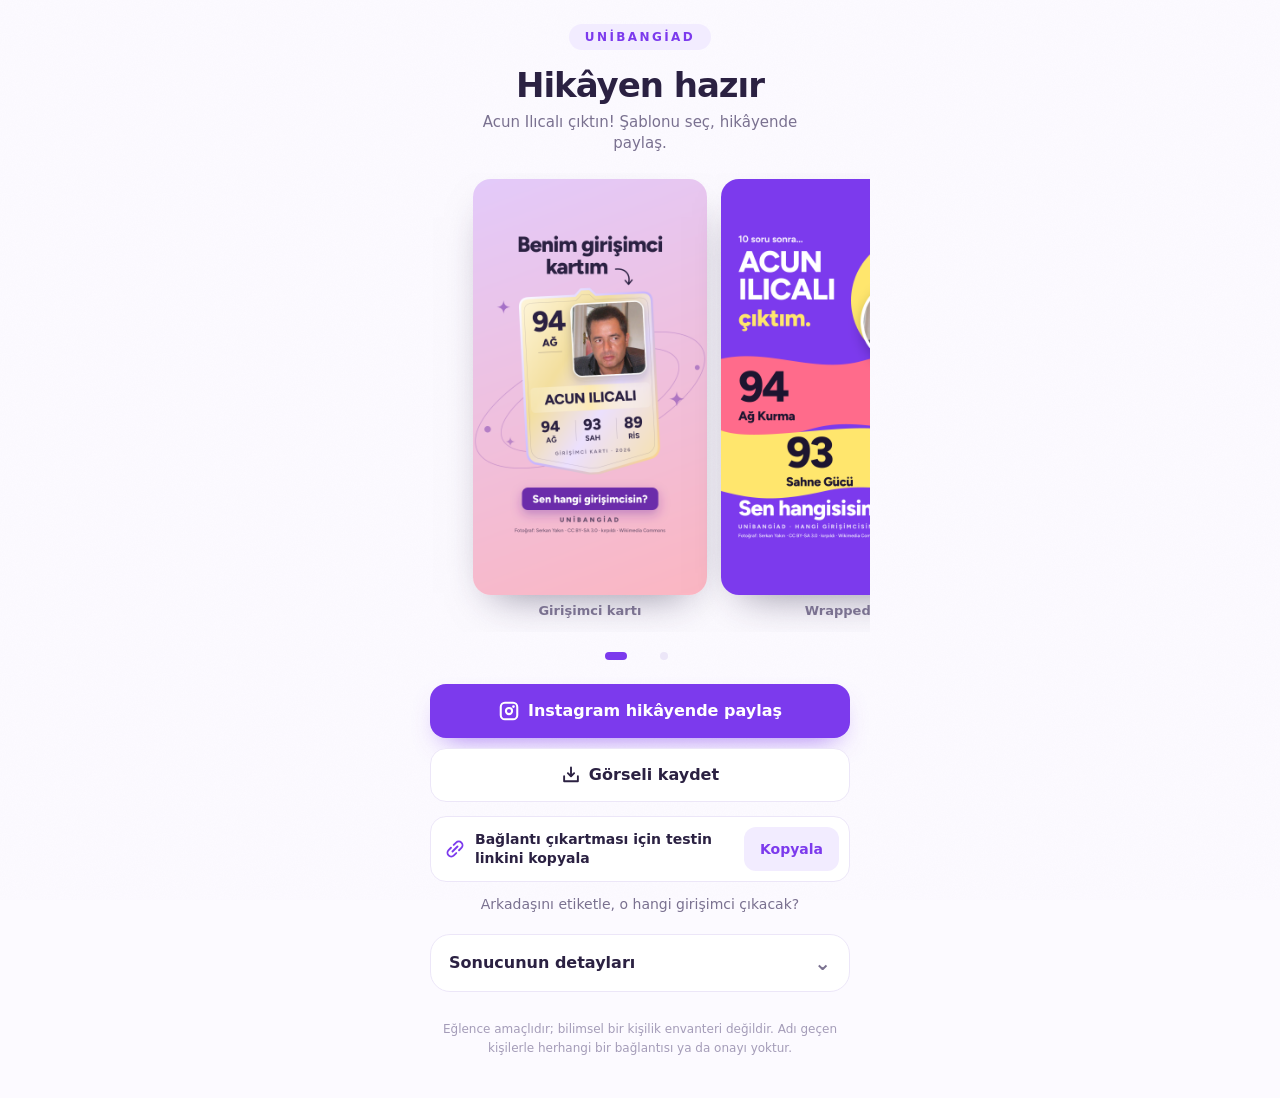
==== commit 2e5c5437: "Paylaşım sitesi: iki hikâye şablonu (girişimci kartı + Wrapped) Hikâyen hazır sayfası, şablon seçimi" ====
--- a/acun-ilicali/index.html
+++ b/acun-ilicali/index.html
@@ -13,15 +13,42 @@
 <style>:root{--g1:#9333EA;--g2:#F43F5E}</style>
 <meta property="og:title" content="Acun Ilıcalı çıktım! — Hangi Girişimcisin?">
 <meta property="og:description" content="Sen bir program yapmazsın, milyonları aynı saatte ekran başına toplarsın.">
-<meta property="og:image" content="https://arifemre1939.github.io/hangi-girisimcisin-paylas/acun-ilicali/hikaye.png">
+<meta property="og:image" content="https://arifemre1939.github.io/hangi-girisimcisin-paylas/acun-ilicali/hikaye-kart.png">
 <script src="../paylas.js" defer></script>
 </head>
 <body>
-<main>
+<main class="paylas-sayfa">
   <p class="marka" translate="no">UNİBANGİAD</p>
-  <p class="ust">Sonucun</p>
-  <section class="kart">
-    <div class="portre-alan">
+  <h1 class="baslik">Hikâyen hazır</h1>
+  <p class="alt-baslik"><span translate="no">Acun Ilıcalı</span> çıktın! Şablonu seç, hikâyende paylaş.</p>
+
+  <!-- Kaydırılabilir şablonlar: hangisi ortadaysa paylaş/kaydet onu kullanır (paylas.js). -->
+  <div class="sablonlar" id="sablonlar" tabindex="0" aria-label="Hikâye şablonları, yana kaydırarak seç">
+    <figure class="sablon" data-dosya="hikaye-kart.png"><img src="hikaye-kart.png" width="1080" height="1920" alt="Acun Ilıcalı — Girişimci kartı hikâye görseli"><figcaption>Girişimci kartı</figcaption></figure>
+    <figure class="sablon" data-dosya="hikaye-wrapped.png"><img src="hikaye-wrapped.png" width="1080" height="1920" alt="Acun Ilıcalı — Wrapped hikâye görseli"><figcaption>Wrapped</figcaption></figure>
+  </div>
+  <div class="noktalar" id="noktalar"><button type="button" class="nokta aktif" data-i="0" aria-label="Girişimci kartı şablonunu göster"></button><button type="button" class="nokta" data-i="1" aria-label="Wrapped şablonunu göster"></button></div>
+
+  <section class="eylemler">
+    <button type="button" class="btn ana" id="paylas-btn"><svg xmlns="http://www.w3.org/2000/svg" width="22" height="22" fill="currentColor" viewBox="0 0 256 256" aria-hidden="true"><path d="M128,80a48,48,0,1,0,48,48A48.05,48.05,0,0,0,128,80Zm0,72a24,24,0,1,1,24-24A24,24,0,0,1,128,152ZM176,20H80A60.07,60.07,0,0,0,20,80v96a60.07,60.07,0,0,0,60,60h96a60.07,60.07,0,0,0,60-60V80A60.07,60.07,0,0,0,176,20Zm36,156a36,36,0,0,1-36,36H80a36,36,0,0,1-36-36V80A36,36,0,0,1,80,44h96a36,36,0,0,1,36,36ZM196,76a16,16,0,1,1-16-16A16,16,0,0,1,196,76Z"></path></svg>Instagram hikâyende paylaş</button>
+    <a class="btn" id="kaydet" href="hikaye-kart.png" download="acun-ilicali-hikaye-kart.png"><svg xmlns="http://www.w3.org/2000/svg" width="20" height="20" fill="currentColor" viewBox="0 0 256 256" aria-hidden="true"><path d="M228,144v64a12,12,0,0,1-12,12H40a12,12,0,0,1-12-12V144a12,12,0,0,1,24,0v52H204V144a12,12,0,0,1,24,0Zm-108.49,8.49a12,12,0,0,0,17,0l40-40a12,12,0,0,0-17-17L140,115V32a12,12,0,0,0-24,0v83L96.49,95.51a12,12,0,0,0-17,17Z"></path></svg>Görseli kaydet</a>
+    <div class="ipucu" id="ipucu" hidden>
+      <p><strong>Görsel kaydedildi.</strong> Instagram'da yeni bir hikâye aç ve galeriden bu görseli seç.</p>
+      <a href="instagram://story-camera">Instagram'ı aç →</a>
+    </div>
+    <div class="link-satir">
+      <span class="link-ikon"><svg xmlns="http://www.w3.org/2000/svg" width="20" height="20" fill="currentColor" viewBox="0 0 256 256" aria-hidden="true"><path d="M87.5,151.52l64-64a12,12,0,0,1,17,17l-64,64a12,12,0,0,1-17-17Zm131-114a60.08,60.08,0,0,0-84.87,0L103.51,67.61a12,12,0,0,0,17,17l30.07-30.06a36,36,0,0,1,50.93,50.92L171.4,135.52a12,12,0,1,0,17,17l30.08-30.06A60.09,60.09,0,0,0,218.45,37.55ZM135.52,171.4l-30.07,30.08a36,36,0,0,1-50.92-50.93l30.06-30.07a12,12,0,0,0-17-17L37.55,133.58a60,60,0,0,0,84.88,84.87l30.06-30.07a12,12,0,0,0-17-17Z"></path></svg></span>
+      <span class="link-metin">Bağlantı çıkartması için testin linkini kopyala</span>
+      <button type="button" class="kopyala" id="link-kopyala">Kopyala</button>
+    </div>
+    <p class="link-yedek" id="link-yedek" hidden>Kopyalanamadı. Basılı tutup kopyala: <span class="secilebilir">https://hangigirisimcisin.duckdns.org</span></p>
+    <p class="etiketle">Arkadaşını etiketle, o hangi girişimci çıkacak?</p>
+  </section>
+
+  <details class="detay">
+    <summary>Sonucunun detayları</summary>
+    <section class="kart">
+      <div class="portre-alan">
       <svg viewBox="0 0 320 320" fill="none" aria-hidden="true" class="pointer-events-none select-none yorunge"><g transform="rotate(-28 160 160)" stroke="currentColor" stroke-width="1.25"><ellipse cx="160" cy="160" rx="150" ry="64"></ellipse><ellipse cx="160" cy="160" rx="112" ry="46" opacity="0.7"></ellipse><ellipse cx="160" cy="160" rx="74" ry="30" opacity="0.45"></ellipse></g><circle cx="268" cy="78" r="7" fill="currentColor"></circle><circle cx="66" cy="214" r="4" fill="currentColor" opacity="0.7"></circle></svg>
       <div class="portre"><img src="../kisiler/acun-ilicali.jpg" width="192" height="192" alt="Acun Ilıcalı"></div>
       <div class="halka" id="halka" hidden>
@@ -29,37 +56,24 @@
         <p><b id="uyum"></b><span>uyum</span></p>
       </div>
     </div>
-    <p class="kunye">Fotoğraf: <a href="https://commons.wikimedia.org/wiki/File:AcunIl%C4%B1cal%C4%B1.jpg" target="_blank" rel="noopener">Serkan Yakın</a> · <a href="https://creativecommons.org/licenses/by-sa/3.0/" target="_blank" rel="noopener">CC BY-SA 3.0</a> · kırpıldı · <a href="https://commons.wikimedia.org/wiki/File:AcunIl%C4%B1cal%C4%B1.jpg" target="_blank" rel="noopener">Wikimedia Commons</a></p>
-    <h1 translate="no">Acun Ilıcalı</h1>
-    <p class="unvan">Acun Medya'nın kurucusu</p>
-    <p class="slogan">“Sen bir program yapmazsın, milyonları aynı saatte ekran başına toplarsın.”</p>
-    <ul class="etiketler" aria-label="Güçlü yanların"><li>Sahne hâkimiyeti</li><li>Anlaşma yapma</li><li>Cesur yatırım</li></ul>
-  </section>
-
-  <!-- Düğmeler görselin ÜSTÜNDE: QR'dan gelen kişi buraya paylaşmak için geldi,
-       telefonda kaydırmadan görmeli. -->
-  <section class="paylas">
-    <button type="button" class="btn ana" id="paylas-btn"><svg xmlns="http://www.w3.org/2000/svg" width="22" height="22" fill="currentColor" viewBox="0 0 256 256" aria-hidden="true"><path d="M128,80a48,48,0,1,0,48,48A48.05,48.05,0,0,0,128,80Zm0,72a24,24,0,1,1,24-24A24,24,0,0,1,128,152ZM176,20H80A60.07,60.07,0,0,0,20,80v96a60.07,60.07,0,0,0,60,60h96a60.07,60.07,0,0,0,60-60V80A60.07,60.07,0,0,0,176,20Zm36,156a36,36,0,0,1-36,36H80a36,36,0,0,1-36-36V80A36,36,0,0,1,80,44h96a36,36,0,0,1,36,36ZM196,76a16,16,0,1,1-16-16A16,16,0,0,1,196,76Z"></path></svg>Hikâyende paylaş</button>
-    <a class="btn" id="kaydet" href="hikaye.png" download="acun-ilicali-hikaye.png"><svg xmlns="http://www.w3.org/2000/svg" width="20" height="20" fill="currentColor" viewBox="0 0 256 256" aria-hidden="true"><path d="M228,144v64a12,12,0,0,1-12,12H40a12,12,0,0,1-12-12V144a12,12,0,0,1,24,0v52H204V144a12,12,0,0,1,24,0Zm-108.49,8.49a12,12,0,0,0,17,0l40-40a12,12,0,0,0-17-17L140,115V32a12,12,0,0,0-24,0v83L96.49,95.51a12,12,0,0,0-17,17Z"></path></svg>Görseli kaydet</a>
-    <div class="ipucu" id="ipucu" hidden>
-      <p><strong>Görsel kaydedildi.</strong> Instagram'da yeni bir hikâye aç ve galeriden bu görseli seç.</p>
-      <a href="instagram://story-camera">Instagram'ı aç →</a>
-    </div>
-    <!-- Önizlemenin künyesi görselin içinde; sayfadaki künye kartın altında. -->
-    <img class="onizleme" src="hikaye.png" width="1080" height="1920" alt="Acun Ilıcalı — Instagram hikâye görseli">
-  </section>
-
-  <section class="profil" id="profil" hidden>
-    <h2>Senin profilin</h2>
-    <p class="alt">Cevaplarının 7 eksende dağılımı</p>
-    <div id="cubuklar"></div>
-  </section>
+      <p class="kunye">Fotoğraf: <a href="https://commons.wikimedia.org/wiki/File:AcunIl%C4%B1cal%C4%B1.jpg" target="_blank" rel="noopener">Serkan Yakın</a> · <a href="https://creativecommons.org/licenses/by-sa/3.0/" target="_blank" rel="noopener">CC BY-SA 3.0</a> · kırpıldı · <a href="https://commons.wikimedia.org/wiki/File:AcunIl%C4%B1cal%C4%B1.jpg" target="_blank" rel="noopener">Wikimedia Commons</a></p>
+      <h2 class="kisi-adi" translate="no">Acun Ilıcalı</h2>
+      <p class="unvan">Acun Medya'nın kurucusu</p>
+      <p class="slogan">“Sen bir program yapmazsın, milyonları aynı saatte ekran başına toplarsın.”</p>
+      <ul class="etiketler" aria-label="Güçlü yanların"><li>Sahne hâkimiyeti</li><li>Anlaşma yapma</li><li>Cesur yatırım</li></ul>
+    </section>
+    <section class="profil" id="profil" hidden>
+      <h2>Senin profilin</h2>
+      <p class="alt">Cevaplarının 7 eksende dağılımı</p>
+      <div id="cubuklar"></div>
+    </section>
+  </details>
 
   <footer>
     Eğlence amaçlıdır; bilimsel bir kişilik envanteri değildir. Adı geçen kişilerle
     herhangi bir bağlantısı ya da onayı yoktur.
   </footer>
 </main>
-<script type="application/json" id="veri">{"slug":"acun-ilicali","name":"Acun Ilıcalı","axes":[{"id":"vizyon","label":"Vizyon","color":"#8B5CF6","icon":"\u003csvg xmlns=\"http://www.w3.org/2000/svg\" width=\"20\" height=\"20\" fill=\"currentColor\" viewBox=\"0 0 256 256\" aria-hidden=\"true\">\u003cpath d=\"M237.2,151.87v0a47.1,47.1,0,0,0-2.35-5.45L193.26,51.8a7.82,7.82,0,0,0-1.66-2.44,32,32,0,0,0-45.26,0A8,8,0,0,0,144,55V80H112V55a8,8,0,0,0-2.34-5.66,32,32,0,0,0-45.26,0,7.82,7.82,0,0,0-1.66,2.44L21.15,146.4a47.1,47.1,0,0,0-2.35,5.45v0A48,48,0,1,0,112,168V96h32v72a48,48,0,1,0,93.2-16.13ZM76.71,59.75a16,16,0,0,1,19.29-1v73.51a47.9,47.9,0,0,0-46.79-9.92ZM64,200a32,32,0,1,1,32-32A32,32,0,0,1,64,200ZM160,58.74a16,16,0,0,1,19.29,1l27.5,62.58A47.9,47.9,0,0,0,160,132.25ZM192,200a32,32,0,1,1,32-32A32,32,0,0,1,192,200Z\">\u003c/path>\u003c/svg>"},{"id":"risk","label":"Risk İştahı","color":"#EF4444","icon":"\u003csvg xmlns=\"http://www.w3.org/2000/svg\" width=\"20\" height=\"20\" fill=\"currentColor\" viewBox=\"0 0 256 256\" aria-hidden=\"true\">\u003cpath d=\"M192,32H64A32,32,0,0,0,32,64V192a32,32,0,0,0,32,32H192a32,32,0,0,0,32-32V64A32,32,0,0,0,192,32Zm16,160a16,16,0,0,1-16,16H64a16,16,0,0,1-16-16V64A16,16,0,0,1,64,48H192a16,16,0,0,1,16,16ZM104,92A12,12,0,1,1,92,80,12,12,0,0,1,104,92Zm72,0a12,12,0,1,1-12-12A12,12,0,0,1,176,92Zm-72,72a12,12,0,1,1-12-12A12,12,0,0,1,104,164Zm36-36a12,12,0,1,1-12-12A12,12,0,0,1,140,128Zm36,36a12,12,0,1,1-12-12A12,12,0,0,1,176,164Z\">\u003c/path>\u003c/svg>"},{"id":"analiz","label":"Analitik Düşünce","color":"#0EA5E9","icon":"\u003csvg xmlns=\"http://www.w3.org/2000/svg\" width=\"20\" height=\"20\" fill=\"currentColor\" viewBox=\"0 0 256 256\" aria-hidden=\"true\">\u003cpath d=\"M224,200h-8V40a8,8,0,0,0-8-8H152a8,8,0,0,0-8,8V80H96a8,8,0,0,0-8,8v40H48a8,8,0,0,0-8,8v64H32a8,8,0,0,0,0,16H224a8,8,0,0,0,0-16ZM160,48h40V200H160ZM104,96h40V200H104ZM56,144H88v56H56Z\">\u003c/path>\u003c/svg>"},{"id":"yaratici","label":"Yaratıcılık","color":"#F59E0B","icon":"\u003csvg xmlns=\"http://www.w3.org/2000/svg\" width=\"20\" height=\"20\" fill=\"currentColor\" viewBox=\"0 0 256 256\" aria-hidden=\"true\">\u003cpath d=\"M200.77,53.89A103.27,103.27,0,0,0,128,24h-1.07A104,104,0,0,0,24,128c0,43,26.58,79.06,69.36,94.17A32,32,0,0,0,136,192a16,16,0,0,1,16-16h46.21a31.81,31.81,0,0,0,31.2-24.88,104.43,104.43,0,0,0,2.59-24A103.28,103.28,0,0,0,200.77,53.89Zm13,93.71A15.89,15.89,0,0,1,198.21,160H152a32,32,0,0,0-32,32,16,16,0,0,1-21.31,15.07C62.49,194.3,40,164,40,128a88,88,0,0,1,87.09-88h.9a88.35,88.35,0,0,1,88,87.25A88.86,88.86,0,0,1,213.81,147.6ZM140,76a12,12,0,1,1-12-12A12,12,0,0,1,140,76ZM96,100A12,12,0,1,1,84,88,12,12,0,0,1,96,100Zm0,56a12,12,0,1,1-12-12A12,12,0,0,1,96,156Zm88-56a12,12,0,1,1-12-12A12,12,0,0,1,184,100Z\">\u003c/path>\u003c/svg>"},{"id":"ag","label":"Ağ Kurma","color":"#10B981","icon":"\u003csvg xmlns=\"http://www.w3.org/2000/svg\" width=\"20\" height=\"20\" fill=\"currentColor\" viewBox=\"0 0 256 256\" aria-hidden=\"true\">\u003cpath d=\"M254.3,107.91,228.78,56.85a16,16,0,0,0-21.47-7.15L182.44,62.13,130.05,48.27a8.14,8.14,0,0,0-4.1,0L73.56,62.13,48.69,49.7a16,16,0,0,0-21.47,7.15L1.7,107.9a16,16,0,0,0,7.15,21.47l27,13.51,55.49,39.63a8.06,8.06,0,0,0,2.71,1.25l64,16a8,8,0,0,0,7.6-2.1l55.07-55.08,26.42-13.21a16,16,0,0,0,7.15-21.46Zm-54.89,33.37L165,113.72a8,8,0,0,0-10.68.61C136.51,132.27,116.66,130,104,122L147.24,80h31.81l27.21,54.41ZM41.53,64,62,74.22,36.43,125.27,16,115.06Zm116,119.13L99.42,168.61l-49.2-35.14,28-56L128,64.28l9.8,2.59-45,43.68-.08.09a16,16,0,0,0,2.72,24.81c20.56,13.13,45.37,11,64.91-5L188,152.66Zm62-57.87-25.52-51L214.47,64,240,115.06Zm-87.75,92.67a8,8,0,0,1-7.75,6.06,8.13,8.13,0,0,1-1.95-.24L80.41,213.33a7.89,7.89,0,0,1-2.71-1.25L51.35,193.26a8,8,0,0,1,9.3-13l25.11,17.94L126,208.24A8,8,0,0,1,131.82,217.94Z\">\u003c/path>\u003c/svg>"},{"id":"uygulama","label":"Uygulama Gücü","color":"#F43F5E","icon":"\u003csvg xmlns=\"http://www.w3.org/2000/svg\" width=\"20\" height=\"20\" fill=\"currentColor\" viewBox=\"0 0 256 256\" aria-hidden=\"true\">\u003cpath d=\"M128,80a48,48,0,1,0,48,48A48.05,48.05,0,0,0,128,80Zm0,80a32,32,0,1,1,32-32A32,32,0,0,1,128,160Zm88-29.84q.06-2.16,0-4.32l14.92-18.64a8,8,0,0,0,1.48-7.06,107.21,107.21,0,0,0-10.88-26.25,8,8,0,0,0-6-3.93l-23.72-2.64q-1.48-1.56-3-3L186,40.54a8,8,0,0,0-3.94-6,107.71,107.71,0,0,0-26.25-10.87,8,8,0,0,0-7.06,1.49L130.16,40Q128,40,125.84,40L107.2,25.11a8,8,0,0,0-7.06-1.48A107.6,107.6,0,0,0,73.89,34.51a8,8,0,0,0-3.93,6L67.32,64.27q-1.56,1.49-3,3L40.54,70a8,8,0,0,0-6,3.94,107.71,107.71,0,0,0-10.87,26.25,8,8,0,0,0,1.49,7.06L40,125.84Q40,128,40,130.16L25.11,148.8a8,8,0,0,0-1.48,7.06,107.21,107.21,0,0,0,10.88,26.25,8,8,0,0,0,6,3.93l23.72,2.64q1.49,1.56,3,3L70,215.46a8,8,0,0,0,3.94,6,107.71,107.71,0,0,0,26.25,10.87,8,8,0,0,0,7.06-1.49L125.84,216q2.16.06,4.32,0l18.64,14.92a8,8,0,0,0,7.06,1.48,107.21,107.21,0,0,0,26.25-10.88,8,8,0,0,0,3.93-6l2.64-23.72q1.56-1.48,3-3L215.46,186a8,8,0,0,0,6-3.94,107.71,107.71,0,0,0,10.87-26.25,8,8,0,0,0-1.49-7.06Zm-16.1-6.5a73.93,73.93,0,0,1,0,8.68,8,8,0,0,0,1.74,5.48l14.19,17.73a91.57,91.57,0,0,1-6.23,15L187,173.11a8,8,0,0,0-5.1,2.64,74.11,74.11,0,0,1-6.14,6.14,8,8,0,0,0-2.64,5.1l-2.51,22.58a91.32,91.32,0,0,1-15,6.23l-17.74-14.19a8,8,0,0,0-5-1.75h-.48a73.93,73.93,0,0,1-8.68,0,8,8,0,0,0-5.48,1.74L100.45,215.8a91.57,91.57,0,0,1-15-6.23L82.89,187a8,8,0,0,0-2.64-5.1,74.11,74.11,0,0,1-6.14-6.14,8,8,0,0,0-5.1-2.64L46.43,170.6a91.32,91.32,0,0,1-6.23-15l14.19-17.74a8,8,0,0,0,1.74-5.48,73.93,73.93,0,0,1,0-8.68,8,8,0,0,0-1.74-5.48L40.2,100.45a91.57,91.57,0,0,1,6.23-15L69,82.89a8,8,0,0,0,5.1-2.64,74.11,74.11,0,0,1,6.14-6.14A8,8,0,0,0,82.89,69L85.4,46.43a91.32,91.32,0,0,1,15-6.23l17.74,14.19a8,8,0,0,0,5.48,1.74,73.93,73.93,0,0,1,8.68,0,8,8,0,0,0,5.48-1.74L155.55,40.2a91.57,91.57,0,0,1,15,6.23L173.11,69a8,8,0,0,0,2.64,5.1,74.11,74.11,0,0,1,6.14,6.14,8,8,0,0,0,5.1,2.64l22.58,2.51a91.32,91.32,0,0,1,6.23,15l-14.19,17.74A8,8,0,0,0,199.87,123.66Z\">\u003c/path>\u003c/svg>"},{"id":"sahne","label":"Sahne Gücü","color":"#D946EF","icon":"\u003csvg xmlns=\"http://www.w3.org/2000/svg\" width=\"20\" height=\"20\" fill=\"currentColor\" viewBox=\"0 0 256 256\" aria-hidden=\"true\">\u003cpath d=\"M168,16A72.07,72.07,0,0,0,96,88a73.29,73.29,0,0,0,.63,9.42L27.12,192.22A15.93,15.93,0,0,0,28.71,213L43,227.29a15.93,15.93,0,0,0,20.78,1.59l94.81-69.53A73.29,73.29,0,0,0,168,160a72,72,0,1,0,0-144Zm56,72a55.72,55.72,0,0,1-11.16,33.52L134.49,43.16A56,56,0,0,1,224,88ZM54.32,216,40,201.68,102.14,117A72.37,72.37,0,0,0,139,153.86ZM112,88a55.67,55.67,0,0,1,11.16-33.51l78.34,78.34A56,56,0,0,1,112,88Zm-2.35,58.34a8,8,0,0,1,0,11.31l-8,8a8,8,0,1,1-11.31-11.31l8-8A8,8,0,0,1,109.67,146.33Z\">\u003c/path>\u003c/svg>"}],"profile":[80,89,39,61,94,71,93],"weight":1}</script>
+<script type="application/json" id="veri">{"slug":"acun-ilicali","name":"Acun Ilıcalı","axes":[{"id":"vizyon","label":"Vizyon","color":"#8B5CF6","icon":"\u003csvg xmlns=\"http://www.w3.org/2000/svg\" width=\"20\" height=\"20\" fill=\"currentColor\" viewBox=\"0 0 256 256\" aria-hidden=\"true\">\u003cpath d=\"M237.2,151.87v0a47.1,47.1,0,0,0-2.35-5.45L193.26,51.8a7.82,7.82,0,0,0-1.66-2.44,32,32,0,0,0-45.26,0A8,8,0,0,0,144,55V80H112V55a8,8,0,0,0-2.34-5.66,32,32,0,0,0-45.26,0,7.82,7.82,0,0,0-1.66,2.44L21.15,146.4a47.1,47.1,0,0,0-2.35,5.45v0A48,48,0,1,0,112,168V96h32v72a48,48,0,1,0,93.2-16.13ZM76.71,59.75a16,16,0,0,1,19.29-1v73.51a47.9,47.9,0,0,0-46.79-9.92ZM64,200a32,32,0,1,1,32-32A32,32,0,0,1,64,200ZM160,58.74a16,16,0,0,1,19.29,1l27.5,62.58A47.9,47.9,0,0,0,160,132.25ZM192,200a32,32,0,1,1,32-32A32,32,0,0,1,192,200Z\">\u003c/path>\u003c/svg>"},{"id":"risk","label":"Risk İştahı","color":"#EF4444","icon":"\u003csvg xmlns=\"http://www.w3.org/2000/svg\" width=\"20\" height=\"20\" fill=\"currentColor\" viewBox=\"0 0 256 256\" aria-hidden=\"true\">\u003cpath d=\"M192,32H64A32,32,0,0,0,32,64V192a32,32,0,0,0,32,32H192a32,32,0,0,0,32-32V64A32,32,0,0,0,192,32Zm16,160a16,16,0,0,1-16,16H64a16,16,0,0,1-16-16V64A16,16,0,0,1,64,48H192a16,16,0,0,1,16,16ZM104,92A12,12,0,1,1,92,80,12,12,0,0,1,104,92Zm72,0a12,12,0,1,1-12-12A12,12,0,0,1,176,92Zm-72,72a12,12,0,1,1-12-12A12,12,0,0,1,104,164Zm36-36a12,12,0,1,1-12-12A12,12,0,0,1,140,128Zm36,36a12,12,0,1,1-12-12A12,12,0,0,1,176,164Z\">\u003c/path>\u003c/svg>"},{"id":"analiz","label":"Analitik Düşünce","color":"#0EA5E9","icon":"\u003csvg xmlns=\"http://www.w3.org/2000/svg\" width=\"20\" height=\"20\" fill=\"currentColor\" viewBox=\"0 0 256 256\" aria-hidden=\"true\">\u003cpath d=\"M224,200h-8V40a8,8,0,0,0-8-8H152a8,8,0,0,0-8,8V80H96a8,8,0,0,0-8,8v40H48a8,8,0,0,0-8,8v64H32a8,8,0,0,0,0,16H224a8,8,0,0,0,0-16ZM160,48h40V200H160ZM104,96h40V200H104ZM56,144H88v56H56Z\">\u003c/path>\u003c/svg>"},{"id":"yaratici","label":"Yaratıcılık","color":"#F59E0B","icon":"\u003csvg xmlns=\"http://www.w3.org/2000/svg\" width=\"20\" height=\"20\" fill=\"currentColor\" viewBox=\"0 0 256 256\" aria-hidden=\"true\">\u003cpath d=\"M200.77,53.89A103.27,103.27,0,0,0,128,24h-1.07A104,104,0,0,0,24,128c0,43,26.58,79.06,69.36,94.17A32,32,0,0,0,136,192a16,16,0,0,1,16-16h46.21a31.81,31.81,0,0,0,31.2-24.88,104.43,104.43,0,0,0,2.59-24A103.28,103.28,0,0,0,200.77,53.89Zm13,93.71A15.89,15.89,0,0,1,198.21,160H152a32,32,0,0,0-32,32,16,16,0,0,1-21.31,15.07C62.49,194.3,40,164,40,128a88,88,0,0,1,87.09-88h.9a88.35,88.35,0,0,1,88,87.25A88.86,88.86,0,0,1,213.81,147.6ZM140,76a12,12,0,1,1-12-12A12,12,0,0,1,140,76ZM96,100A12,12,0,1,1,84,88,12,12,0,0,1,96,100Zm0,56a12,12,0,1,1-12-12A12,12,0,0,1,96,156Zm88-56a12,12,0,1,1-12-12A12,12,0,0,1,184,100Z\">\u003c/path>\u003c/svg>"},{"id":"ag","label":"Ağ Kurma","color":"#10B981","icon":"\u003csvg xmlns=\"http://www.w3.org/2000/svg\" width=\"20\" height=\"20\" fill=\"currentColor\" viewBox=\"0 0 256 256\" aria-hidden=\"true\">\u003cpath d=\"M254.3,107.91,228.78,56.85a16,16,0,0,0-21.47-7.15L182.44,62.13,130.05,48.27a8.14,8.14,0,0,0-4.1,0L73.56,62.13,48.69,49.7a16,16,0,0,0-21.47,7.15L1.7,107.9a16,16,0,0,0,7.15,21.47l27,13.51,55.49,39.63a8.06,8.06,0,0,0,2.71,1.25l64,16a8,8,0,0,0,7.6-2.1l55.07-55.08,26.42-13.21a16,16,0,0,0,7.15-21.46Zm-54.89,33.37L165,113.72a8,8,0,0,0-10.68.61C136.51,132.27,116.66,130,104,122L147.24,80h31.81l27.21,54.41ZM41.53,64,62,74.22,36.43,125.27,16,115.06Zm116,119.13L99.42,168.61l-49.2-35.14,28-56L128,64.28l9.8,2.59-45,43.68-.08.09a16,16,0,0,0,2.72,24.81c20.56,13.13,45.37,11,64.91-5L188,152.66Zm62-57.87-25.52-51L214.47,64,240,115.06Zm-87.75,92.67a8,8,0,0,1-7.75,6.06,8.13,8.13,0,0,1-1.95-.24L80.41,213.33a7.89,7.89,0,0,1-2.71-1.25L51.35,193.26a8,8,0,0,1,9.3-13l25.11,17.94L126,208.24A8,8,0,0,1,131.82,217.94Z\">\u003c/path>\u003c/svg>"},{"id":"uygulama","label":"Uygulama Gücü","color":"#F43F5E","icon":"\u003csvg xmlns=\"http://www.w3.org/2000/svg\" width=\"20\" height=\"20\" fill=\"currentColor\" viewBox=\"0 0 256 256\" aria-hidden=\"true\">\u003cpath d=\"M128,80a48,48,0,1,0,48,48A48.05,48.05,0,0,0,128,80Zm0,80a32,32,0,1,1,32-32A32,32,0,0,1,128,160Zm88-29.84q.06-2.16,0-4.32l14.92-18.64a8,8,0,0,0,1.48-7.06,107.21,107.21,0,0,0-10.88-26.25,8,8,0,0,0-6-3.93l-23.72-2.64q-1.48-1.56-3-3L186,40.54a8,8,0,0,0-3.94-6,107.71,107.71,0,0,0-26.25-10.87,8,8,0,0,0-7.06,1.49L130.16,40Q128,40,125.84,40L107.2,25.11a8,8,0,0,0-7.06-1.48A107.6,107.6,0,0,0,73.89,34.51a8,8,0,0,0-3.93,6L67.32,64.27q-1.56,1.49-3,3L40.54,70a8,8,0,0,0-6,3.94,107.71,107.71,0,0,0-10.87,26.25,8,8,0,0,0,1.49,7.06L40,125.84Q40,128,40,130.16L25.11,148.8a8,8,0,0,0-1.48,7.06,107.21,107.21,0,0,0,10.88,26.25,8,8,0,0,0,6,3.93l23.72,2.64q1.49,1.56,3,3L70,215.46a8,8,0,0,0,3.94,6,107.71,107.71,0,0,0,26.25,10.87,8,8,0,0,0,7.06-1.49L125.84,216q2.16.06,4.32,0l18.64,14.92a8,8,0,0,0,7.06,1.48,107.21,107.21,0,0,0,26.25-10.88,8,8,0,0,0,3.93-6l2.64-23.72q1.56-1.48,3-3L215.46,186a8,8,0,0,0,6-3.94,107.71,107.71,0,0,0,10.87-26.25,8,8,0,0,0-1.49-7.06Zm-16.1-6.5a73.93,73.93,0,0,1,0,8.68,8,8,0,0,0,1.74,5.48l14.19,17.73a91.57,91.57,0,0,1-6.23,15L187,173.11a8,8,0,0,0-5.1,2.64,74.11,74.11,0,0,1-6.14,6.14,8,8,0,0,0-2.64,5.1l-2.51,22.58a91.32,91.32,0,0,1-15,6.23l-17.74-14.19a8,8,0,0,0-5-1.75h-.48a73.93,73.93,0,0,1-8.68,0,8,8,0,0,0-5.48,1.74L100.45,215.8a91.57,91.57,0,0,1-15-6.23L82.89,187a8,8,0,0,0-2.64-5.1,74.11,74.11,0,0,1-6.14-6.14,8,8,0,0,0-5.1-2.64L46.43,170.6a91.32,91.32,0,0,1-6.23-15l14.19-17.74a8,8,0,0,0,1.74-5.48,73.93,73.93,0,0,1,0-8.68,8,8,0,0,0-1.74-5.48L40.2,100.45a91.57,91.57,0,0,1,6.23-15L69,82.89a8,8,0,0,0,5.1-2.64,74.11,74.11,0,0,1,6.14-6.14A8,8,0,0,0,82.89,69L85.4,46.43a91.32,91.32,0,0,1,15-6.23l17.74,14.19a8,8,0,0,0,5.48,1.74,73.93,73.93,0,0,1,8.68,0,8,8,0,0,0,5.48-1.74L155.55,40.2a91.57,91.57,0,0,1,15,6.23L173.11,69a8,8,0,0,0,2.64,5.1,74.11,74.11,0,0,1,6.14,6.14,8,8,0,0,0,5.1,2.64l22.58,2.51a91.32,91.32,0,0,1,6.23,15l-14.19,17.74A8,8,0,0,0,199.87,123.66Z\">\u003c/path>\u003c/svg>"},{"id":"sahne","label":"Sahne Gücü","color":"#D946EF","icon":"\u003csvg xmlns=\"http://www.w3.org/2000/svg\" width=\"20\" height=\"20\" fill=\"currentColor\" viewBox=\"0 0 256 256\" aria-hidden=\"true\">\u003cpath d=\"M168,16A72.07,72.07,0,0,0,96,88a73.29,73.29,0,0,0,.63,9.42L27.12,192.22A15.93,15.93,0,0,0,28.71,213L43,227.29a15.93,15.93,0,0,0,20.78,1.59l94.81-69.53A73.29,73.29,0,0,0,168,160a72,72,0,1,0,0-144Zm56,72a55.72,55.72,0,0,1-11.16,33.52L134.49,43.16A56,56,0,0,1,224,88ZM54.32,216,40,201.68,102.14,117A72.37,72.37,0,0,0,139,153.86ZM112,88a55.67,55.67,0,0,1,11.16-33.51l78.34,78.34A56,56,0,0,1,112,88Zm-2.35,58.34a8,8,0,0,1,0,11.31l-8,8a8,8,0,1,1-11.31-11.31l8-8A8,8,0,0,1,109.67,146.33Z\">\u003c/path>\u003c/svg>"}],"profile":[80,89,39,61,94,71,93],"weight":1,"link":"https://hangigirisimcisin.duckdns.org"}</script>
 </body>
 </html>
--- a/stil.css
+++ b/stil.css
@@ -115,7 +115,7 @@
 .kunye { margin: 26px auto 0; max-width: 320px; text-align: center; font-size: 11px; line-height: 1.5; color: var(--faint); }
 .kunye a { color: inherit; text-decoration: underline dotted; text-underline-offset: 2px; }
 
-.kart h1 { margin: 16px 0 0; font-size: 40px; font-weight: 800; line-height: 1.02; letter-spacing: -.03em; text-wrap: balance; }
+.kart .kisi-adi { margin: 16px 0 0; font-size: 34px; font-weight: 800; line-height: 1.02; letter-spacing: -.03em; text-wrap: balance; }
 .kart .unvan { margin: 8px 0 0; font-size: 15px; font-weight: 500; color: var(--muted); line-height: 1.45; }
 .kart .slogan { margin: 16px auto 0; max-width: 340px; font-size: 17px; font-style: italic; line-height: 1.4; text-wrap: pretty; }
 .etiketler { display: flex; flex-wrap: wrap; justify-content: center; gap: 8px; margin: 18px 0 0; padding: 0; list-style: none; }
@@ -128,24 +128,115 @@
   font-weight: 500;
 }
 
+/* ---------- Paylaşım sayfası (2026-10-08): hikâye en üstte ---------- */
+.baslik { margin: 0; text-align: center; font-size: 34px; font-weight: 800; letter-spacing: -.03em; line-height: 1.05; }
+.alt-baslik { margin: 8px auto 0; max-width: 340px; text-align: center; font-size: 15px; line-height: 1.45; color: var(--muted); }
+
+/* Kaydırılabilir şablonlar: ortadaki seçili, yanındaki kenardan görünür
+ * (kaydırılabildiği anlaşılsın). Kütüphane yok: scroll-snap. */
+.sablonlar {
+  display: flex;
+  gap: 14px;
+  margin: 18px -20px 0;
+  padding: 6px 15% 14px;
+  overflow-x: auto;
+  scroll-snap-type: x mandatory;
+  scrollbar-width: none;
+  -webkit-overflow-scrolling: touch;
+}
+.sablonlar::-webkit-scrollbar { display: none; }
+.sablonlar:focus-visible { outline: none; box-shadow: inset 0 0 0 3px rgba(124, 58, 237, .35); border-radius: 18px; }
+.sablon { flex: 0 0 70%; margin: 0; scroll-snap-align: center; }
+.sablon img {
+  display: block;
+  width: 100%;
+  height: auto;
+  border-radius: 18px;
+  box-shadow: 0 18px 40px -20px rgba(43, 33, 66, .55);
+}
+.sablon figcaption { margin-top: 8px; text-align: center; font-size: 13px; font-weight: 600; color: var(--muted); }
+.noktalar { display: flex; justify-content: center; gap: 4px; margin-top: 2px; }
+/* Görünen nokta 8 px; dokunma alanı 44 px (buton çevresi şeffaf). */
+.nokta {
+  width: 44px;
+  height: 44px;
+  border: 0;
+  padding: 0;
+  background: transparent;
+  cursor: pointer;
+}
+.nokta::after {
+  content: "";
+  display: block;
+  width: 8px;
+  height: 8px;
+  margin: 0 auto;
+  border-radius: 999px;
+  background: var(--line);
+  transition: width .2s, background-color .2s;
+}
+.nokta.aktif::after { width: 22px; background: var(--accent); }
+
+.eylemler { margin-top: 6px; }
+.link-satir {
+  display: flex;
+  align-items: center;
+  gap: 10px;
+  margin-top: 14px;
+  padding: 10px 10px 10px 14px;
+  border: 1px solid var(--line);
+  border-radius: 16px;
+  background: var(--surface);
+}
+.link-ikon { display: flex; flex-shrink: 0; color: var(--accent); }
+.link-metin { flex: 1; min-width: 0; font-size: 14px; font-weight: 600; line-height: 1.35; }
+.kopyala {
+  flex-shrink: 0;
+  min-height: 44px;
+  padding: 0 16px;
+  border: 0;
+  border-radius: 12px;
+  font: inherit;
+  font-size: 14px;
+  font-weight: 700;
+  color: var(--accent);
+  background: var(--accent-soft);
+  cursor: pointer;
+}
+.kopyala.tamam { color: #047857; background: #d1fae5; }
+.link-yedek { margin: 10px 0 0; font-size: 13px; line-height: 1.5; color: var(--muted); text-align: center; }
+.secilebilir { user-select: all; -webkit-user-select: all; font-weight: 700; color: var(--ink); word-break: break-all; }
+.etiketle { margin: 14px 0 0; text-align: center; font-size: 14px; color: var(--muted); }
+
+/* Sonuç ayrıntıları: açılır kutu (paylaşmaya gelen kişinin önünü kesmesin). */
+.detay {
+  margin-top: 22px;
+  border: 1px solid var(--line);
+  border-radius: 20px;
+  background: var(--surface);
+}
+.detay summary {
+  display: flex;
+  align-items: center;
+  justify-content: space-between;
+  min-height: 56px;
+  padding: 0 18px;
+  font-weight: 700;
+  cursor: pointer;
+  list-style: none;
+}
+.detay summary::-webkit-details-marker { display: none; }
+.detay summary::after { content: "⌄"; font-size: 20px; color: var(--muted); transition: transform .2s; }
+.detay[open] summary::after { transform: rotate(180deg); }
+.detay .kart { padding: 4px 18px 22px; }
+
 /* ---------- Kartlar ---------- */
-.paylas, .profil {
-  margin-top: 22px;
-  padding: 20px;
-  border: 1px solid var(--line);
-  border-radius: 24px;
-  background: var(--surface);
-}
-.paylas { text-align: center; }
-.onizleme {
-  display: block;
-  width: auto;
-  max-width: 62%;
-  height: auto;
-  max-height: 52dvh;
-  margin: 20px auto 0;
-  border-radius: 18px;
-  box-shadow: 0 16px 36px -18px rgba(43, 33, 66, .45);
+.profil {
+  margin: 0 18px 18px;
+  padding: 18px;
+  border: 1px solid var(--line);
+  border-radius: 20px;
+  background: var(--surface);
 }
 
 .btn {
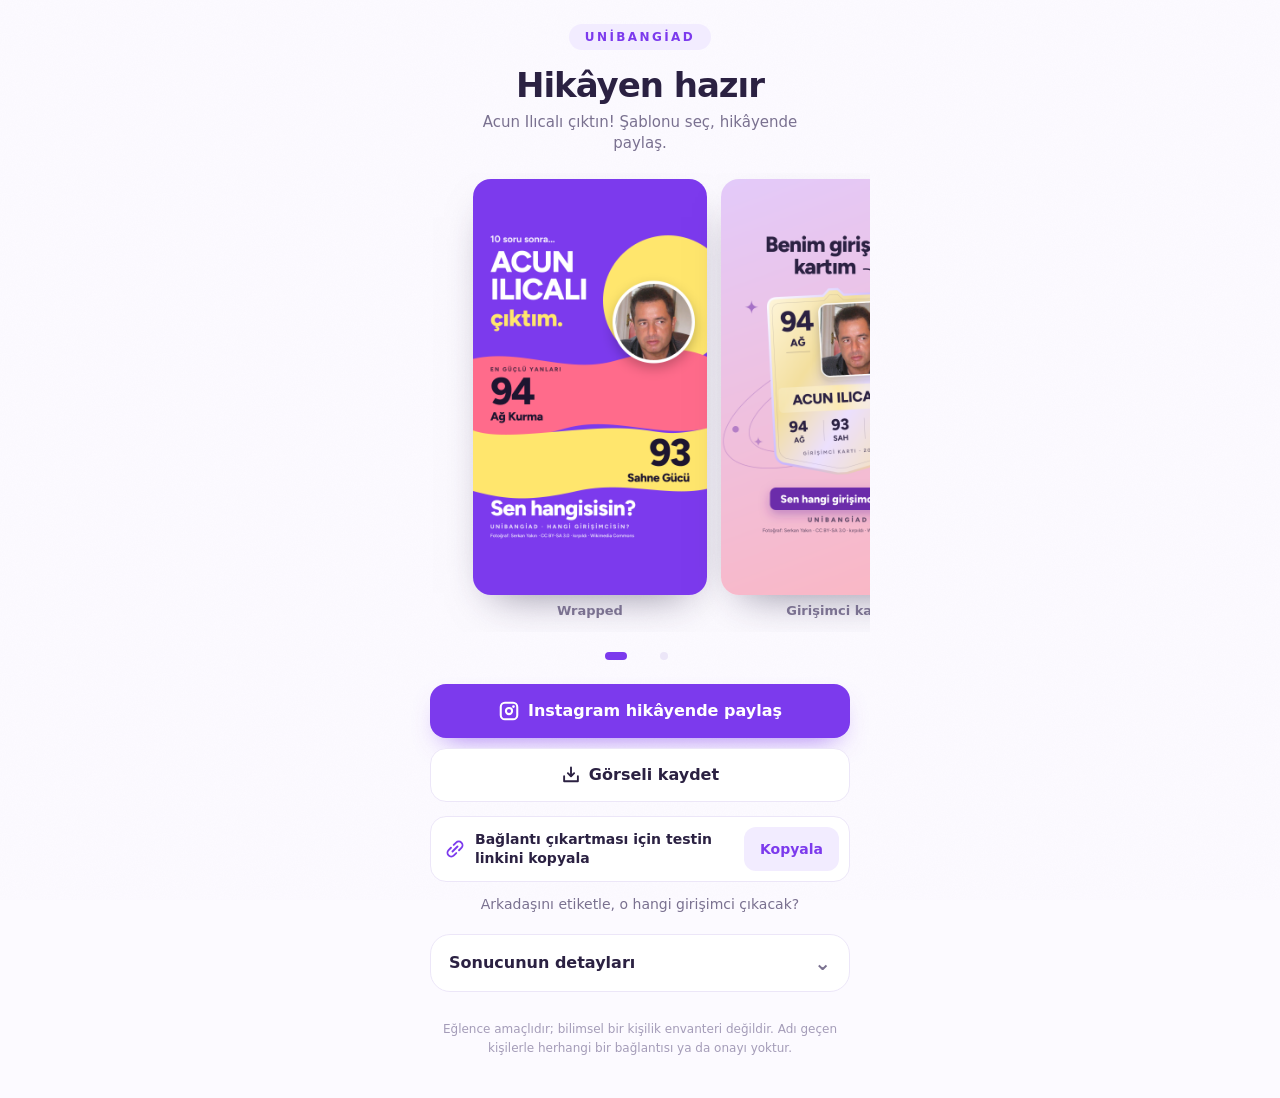
==== commit 57d09841: "Wrapped öne alındı; En güçlü yanları başlığı, zikzak düzen İkinci değer 75 altındaysa basılmaz." ====
--- a/acun-ilicali/index.html
+++ b/acun-ilicali/index.html
@@ -13,7 +13,7 @@
 <style>:root{--g1:#9333EA;--g2:#F43F5E}</style>
 <meta property="og:title" content="Acun Ilıcalı çıktım! — Hangi Girişimcisin?">
 <meta property="og:description" content="Sen bir program yapmazsın, milyonları aynı saatte ekran başına toplarsın.">
-<meta property="og:image" content="https://arifemre1939.github.io/hangi-girisimcisin-paylas/acun-ilicali/hikaye-kart.png">
+<meta property="og:image" content="https://arifemre1939.github.io/hangi-girisimcisin-paylas/acun-ilicali/hikaye-wrapped.png">
 <script src="../paylas.js" defer></script>
 </head>
 <body>
@@ -24,14 +24,14 @@
 
   <!-- Kaydırılabilir şablonlar: hangisi ortadaysa paylaş/kaydet onu kullanır (paylas.js). -->
   <div class="sablonlar" id="sablonlar" tabindex="0" aria-label="Hikâye şablonları, yana kaydırarak seç">
+    <figure class="sablon" data-dosya="hikaye-wrapped.png"><img src="hikaye-wrapped.png" width="1080" height="1920" alt="Acun Ilıcalı — Wrapped hikâye görseli"><figcaption>Wrapped</figcaption></figure>
     <figure class="sablon" data-dosya="hikaye-kart.png"><img src="hikaye-kart.png" width="1080" height="1920" alt="Acun Ilıcalı — Girişimci kartı hikâye görseli"><figcaption>Girişimci kartı</figcaption></figure>
-    <figure class="sablon" data-dosya="hikaye-wrapped.png"><img src="hikaye-wrapped.png" width="1080" height="1920" alt="Acun Ilıcalı — Wrapped hikâye görseli"><figcaption>Wrapped</figcaption></figure>
   </div>
-  <div class="noktalar" id="noktalar"><button type="button" class="nokta aktif" data-i="0" aria-label="Girişimci kartı şablonunu göster"></button><button type="button" class="nokta" data-i="1" aria-label="Wrapped şablonunu göster"></button></div>
+  <div class="noktalar" id="noktalar"><button type="button" class="nokta aktif" data-i="0" aria-label="Wrapped şablonunu göster"></button><button type="button" class="nokta" data-i="1" aria-label="Girişimci kartı şablonunu göster"></button></div>
 
   <section class="eylemler">
     <button type="button" class="btn ana" id="paylas-btn"><svg xmlns="http://www.w3.org/2000/svg" width="22" height="22" fill="currentColor" viewBox="0 0 256 256" aria-hidden="true"><path d="M128,80a48,48,0,1,0,48,48A48.05,48.05,0,0,0,128,80Zm0,72a24,24,0,1,1,24-24A24,24,0,0,1,128,152ZM176,20H80A60.07,60.07,0,0,0,20,80v96a60.07,60.07,0,0,0,60,60h96a60.07,60.07,0,0,0,60-60V80A60.07,60.07,0,0,0,176,20Zm36,156a36,36,0,0,1-36,36H80a36,36,0,0,1-36-36V80A36,36,0,0,1,80,44h96a36,36,0,0,1,36,36ZM196,76a16,16,0,1,1-16-16A16,16,0,0,1,196,76Z"></path></svg>Instagram hikâyende paylaş</button>
-    <a class="btn" id="kaydet" href="hikaye-kart.png" download="acun-ilicali-hikaye-kart.png"><svg xmlns="http://www.w3.org/2000/svg" width="20" height="20" fill="currentColor" viewBox="0 0 256 256" aria-hidden="true"><path d="M228,144v64a12,12,0,0,1-12,12H40a12,12,0,0,1-12-12V144a12,12,0,0,1,24,0v52H204V144a12,12,0,0,1,24,0Zm-108.49,8.49a12,12,0,0,0,17,0l40-40a12,12,0,0,0-17-17L140,115V32a12,12,0,0,0-24,0v83L96.49,95.51a12,12,0,0,0-17,17Z"></path></svg>Görseli kaydet</a>
+    <a class="btn" id="kaydet" href="hikaye-wrapped.png" download="acun-ilicali-hikaye-wrapped.png"><svg xmlns="http://www.w3.org/2000/svg" width="20" height="20" fill="currentColor" viewBox="0 0 256 256" aria-hidden="true"><path d="M228,144v64a12,12,0,0,1-12,12H40a12,12,0,0,1-12-12V144a12,12,0,0,1,24,0v52H204V144a12,12,0,0,1,24,0Zm-108.49,8.49a12,12,0,0,0,17,0l40-40a12,12,0,0,0-17-17L140,115V32a12,12,0,0,0-24,0v83L96.49,95.51a12,12,0,0,0-17,17Z"></path></svg>Görseli kaydet</a>
     <div class="ipucu" id="ipucu" hidden>
       <p><strong>Görsel kaydedildi.</strong> Instagram'da yeni bir hikâye aç ve galeriden bu görseli seç.</p>
       <a href="instagram://story-camera">Instagram'ı aç →</a>
